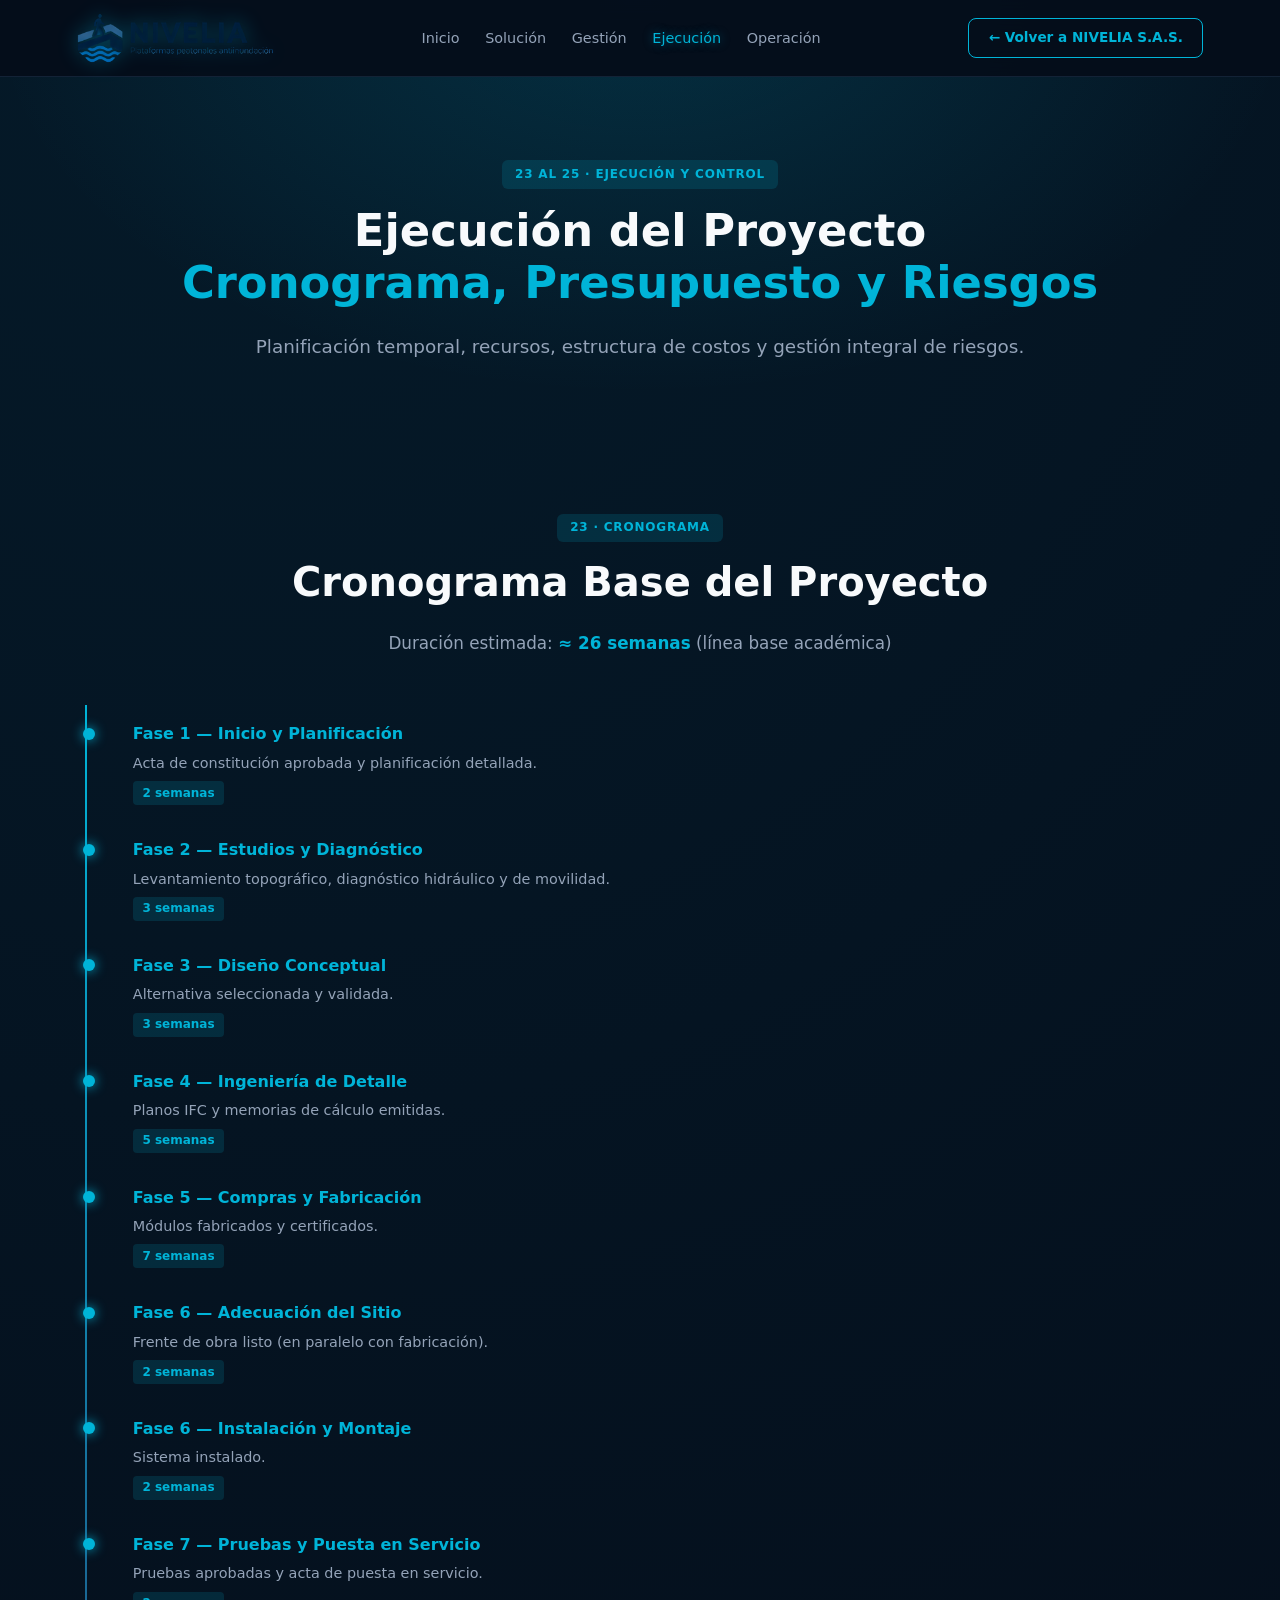
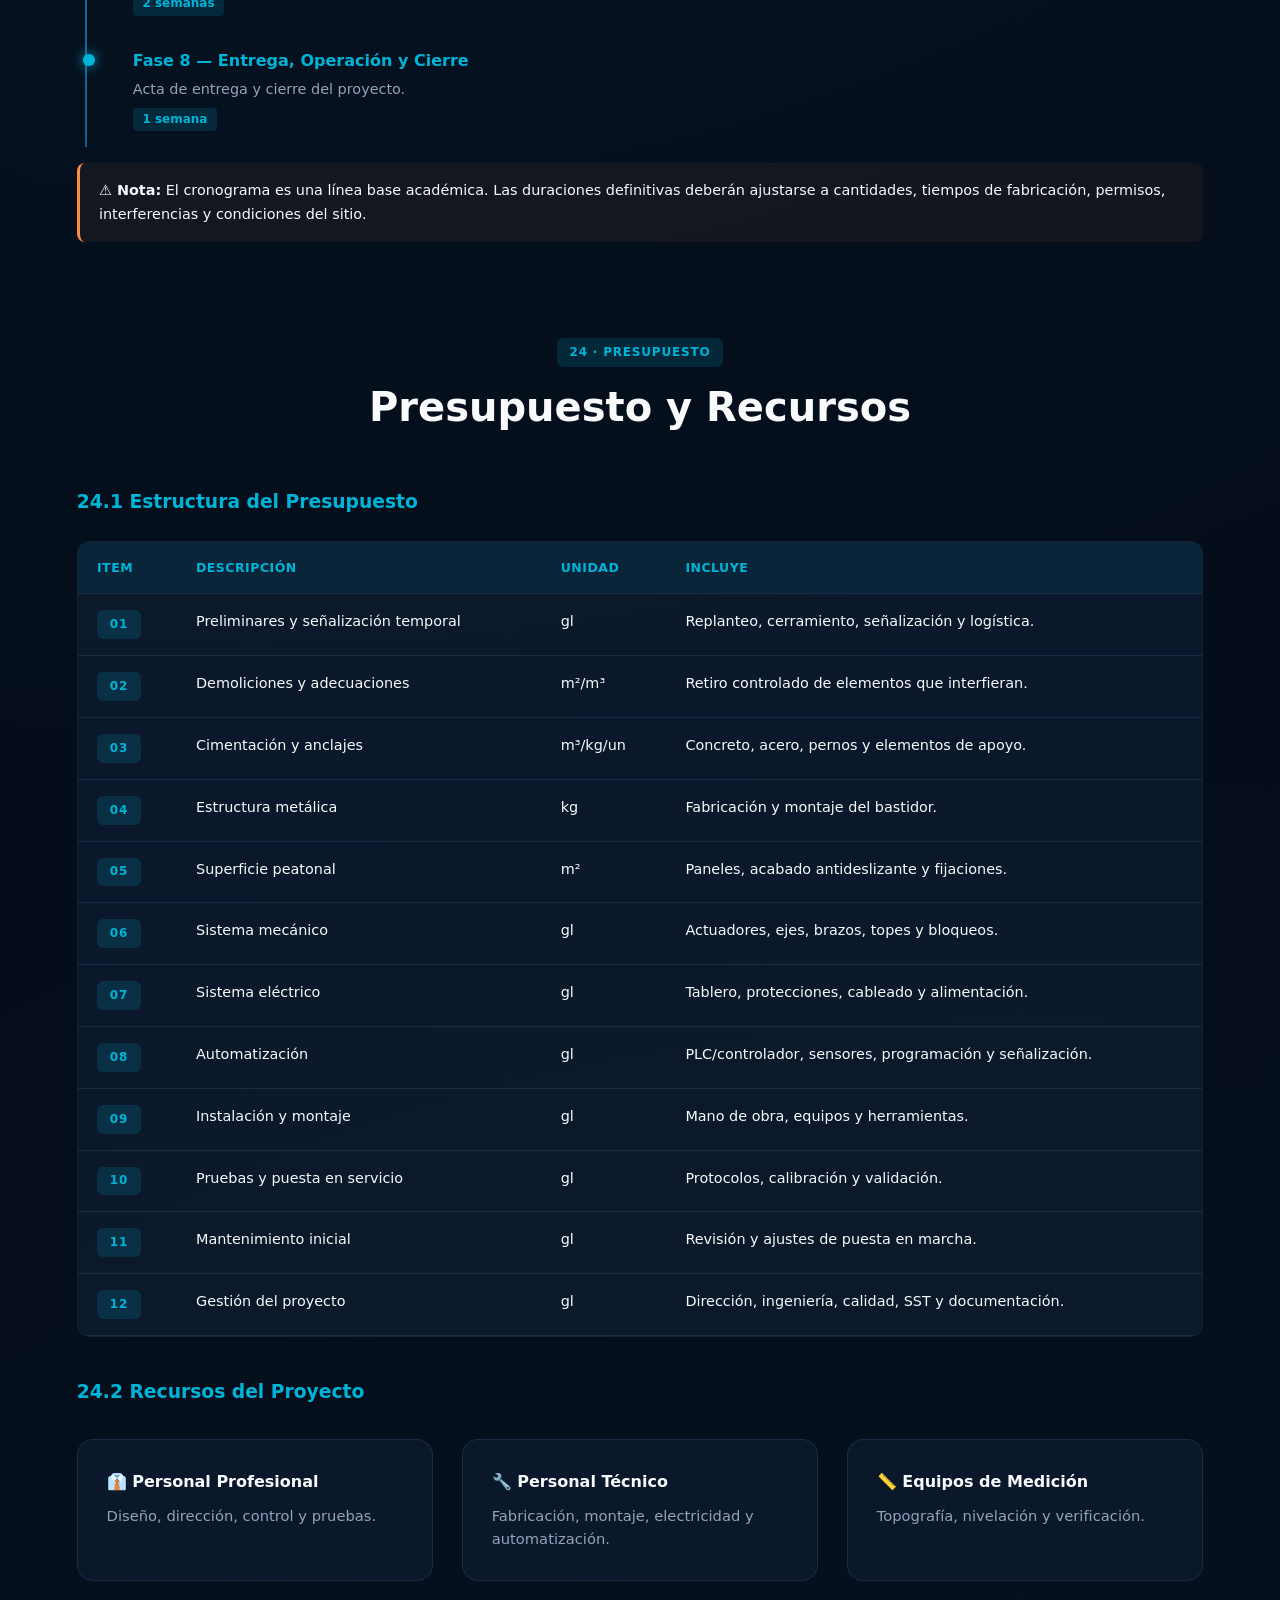
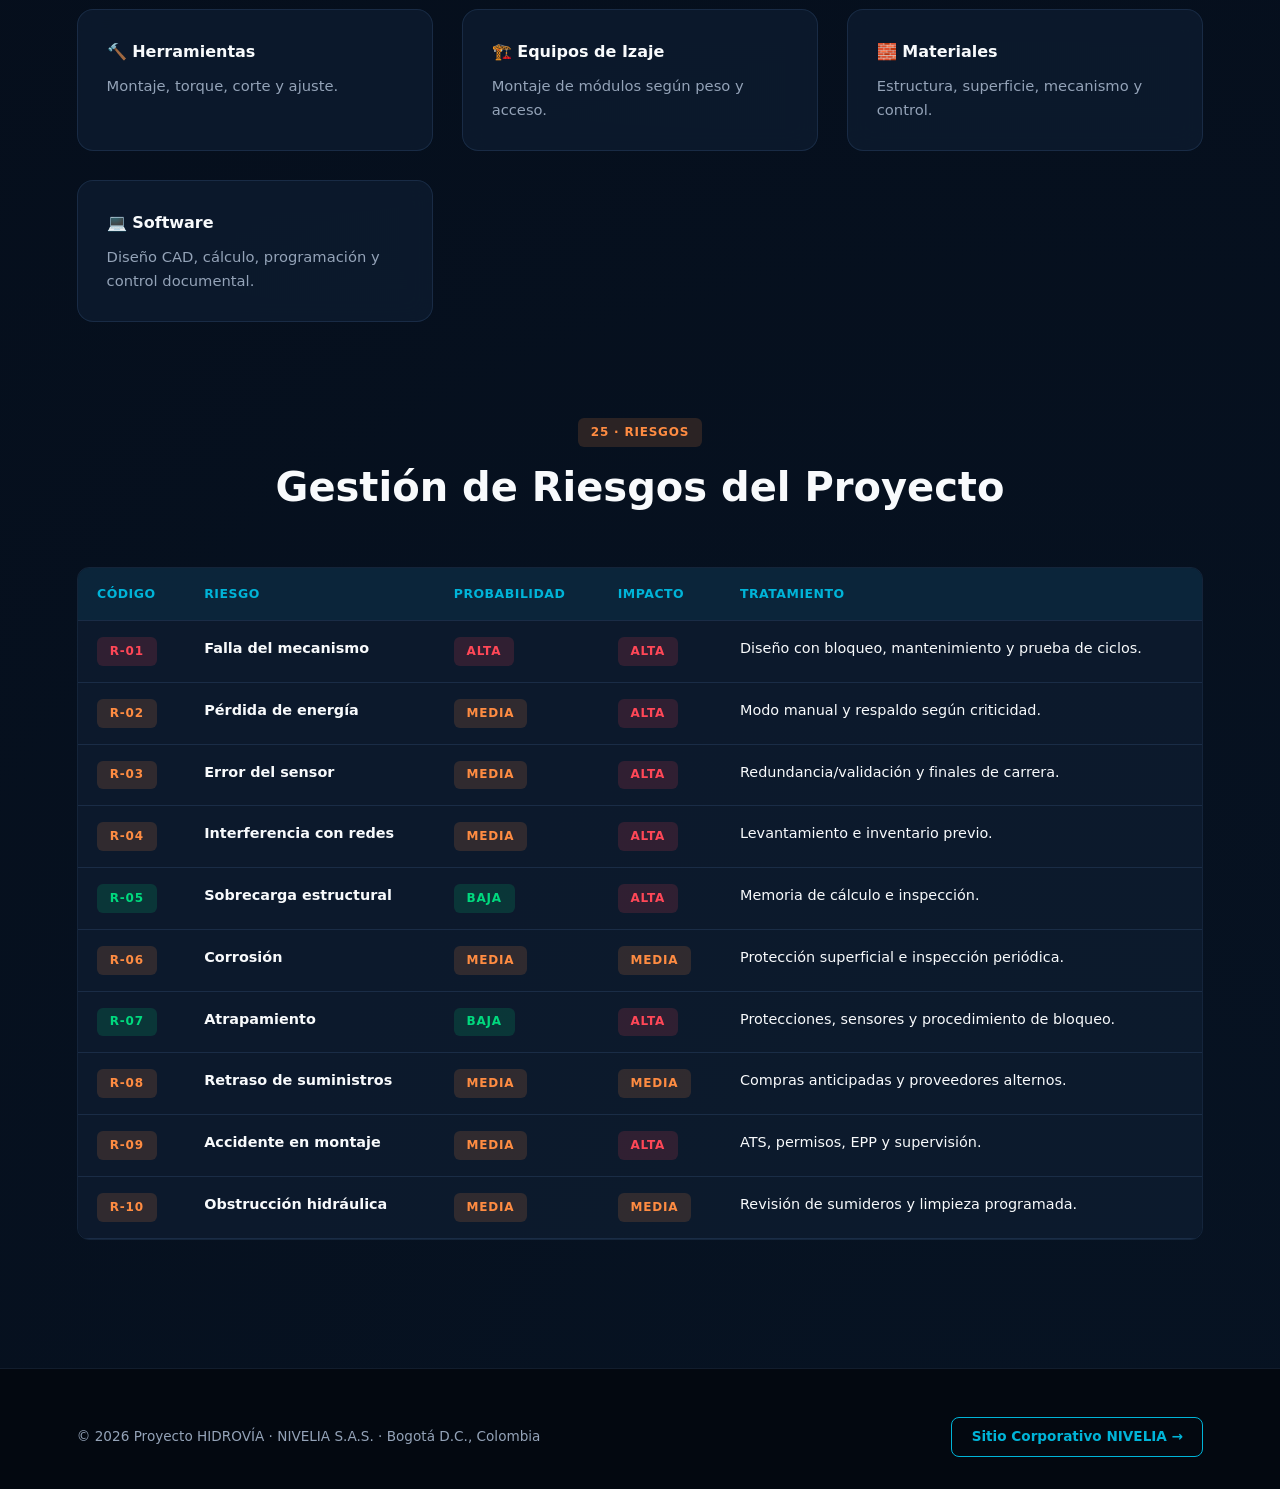
==== ejecucion.html @ 7f856476 "Se crearon las secciones del proyecto" ====
<!DOCTYPE html>
<html lang="es">
<head>
  <meta charset="UTF-8">
  <meta name="viewport" content="width=device-width, initial-scale=1.0">
  <title>Ejecución | Proyecto Hidrovía</title>
  <link rel="icon" type="image/png" href="assets/images/favicon.png">
  <link rel="stylesheet" href="css/style.css">
</head>
<body>

  <header class="navbar">
    <a href="index.html" class="logo-container">
      <img src="assets/images/logo-proyecto.png" alt="Proyecto Hidrovía" class="logo-img" onerror="this.style.display='none'">
    </a>
    <nav>
      <ul class="nav-links">
        <li><a href="index.html">Inicio</a></li>
        <li><a href="solucion.html">Solución</a></li>
        <li><a href="gestion.html">Gestión</a></li>
        <li><a href="ejecucion.html" class="active">Ejecución</a></li>
        <li><a href="operacion.html">Operación</a></li>
      </ul>
    </nav>
    <a href="https://nivelia.com" class="btn-corporate" target="_blank">← Volver a NIVELIA S.A.S.</a>
  </header>

  <section class="hero" style="padding: 10rem 6% 4rem;">
    <span class="badge badge-blue">23 al 25 · Ejecución y Control</span>
    <h1 style="font-size: 2.8rem;">Ejecución del Proyecto <span>Cronograma, Presupuesto y Riesgos</span></h1>
    <p class="subtitle">Planificación temporal, recursos, estructura de costos y gestión integral de riesgos.</p>
  </section>

  <!-- 23. CRONOGRAMA -->
  <section>
    <div class="section-header">
      <span class="badge badge-blue">23 · Cronograma</span>
      <h2>Cronograma Base del Proyecto</h2>
      <p>Duración estimada: <strong class="text-cyan">≈ 26 semanas</strong> (línea base académica)</p>
    </div>

    <div class="timeline">
      <div class="timeline-item">
        <h4>Fase 1 — Inicio y Planificación</h4>
        <p>Acta de constitución aprobada y planificación detallada.</p>
        <span class="duration">2 semanas</span>
      </div>
      <div class="timeline-item">
        <h4>Fase 2 — Estudios y Diagnóstico</h4>
        <p>Levantamiento topográfico, diagnóstico hidráulico y de movilidad.</p>
        <span class="duration">3 semanas</span>
      </div>
      <div class="timeline-item">
        <h4>Fase 3 — Diseño Conceptual</h4>
        <p>Alternativa seleccionada y validada.</p>
        <span class="duration">3 semanas</span>
      </div>
      <div class="timeline-item">
        <h4>Fase 4 — Ingeniería de Detalle</h4>
        <p>Planos IFC y memorias de cálculo emitidas.</p>
        <span class="duration">5 semanas</span>
      </div>
      <div class="timeline-item">
        <h4>Fase 5 — Compras y Fabricación</h4>
        <p>Módulos fabricados y certificados.</p>
        <span class="duration">7 semanas</span>
      </div>
      <div class="timeline-item">
        <h4>Fase 6 — Adecuación del Sitio</h4>
        <p>Frente de obra listo (en paralelo con fabricación).</p>
        <span class="duration">2 semanas</span>
      </div>
      <div class="timeline-item">
        <h4>Fase 6 — Instalación y Montaje</h4>
        <p>Sistema instalado.</p>
        <span class="duration">2 semanas</span>
      </div>
      <div class="timeline-item">
        <h4>Fase 7 — Pruebas y Puesta en Servicio</h4>
        <p>Pruebas aprobadas y acta de puesta en servicio.</p>
        <span class="duration">2 semanas</span>
      </div>
      <div class="timeline-item">
        <h4>Fase 8 — Entrega, Operación y Cierre</h4>
        <p>Acta de entrega y cierre del proyecto.</p>
        <span class="duration">1 semana</span>
      </div>
    </div>

    <div class="info-box warning mt-4">
      <strong>⚠️ Nota:</strong> El cronograma es una línea base académica. Las duraciones definitivas deberán ajustarse a cantidades, tiempos de fabricación, permisos, interferencias y condiciones del sitio.
    </div>
  </section>

  <!-- 24. PRESUPUESTO Y RECURSOS -->
  <section>
    <div class="section-header">
      <span class="badge badge-blue">24 · Presupuesto</span>
      <h2>Presupuesto y Recursos</h2>
    </div>

    <h3 style="color: var(--primary-cyan); margin-bottom: 1.5rem;">24.1 Estructura del Presupuesto</h3>
    <div class="table-responsive">
      <table>
        <thead><tr><th>Item</th><th>Descripción</th><th>Unidad</th><th>Incluye</th></tr></thead>
        <tbody>
          <tr><td><span class="badge badge-blue">01</span></td><td>Preliminares y señalización temporal</td><td>gl</td><td>Replanteo, cerramiento, señalización y logística.</td></tr>
          <tr><td><span class="badge badge-blue">02</span></td><td>Demoliciones y adecuaciones</td><td>m²/m³</td><td>Retiro controlado de elementos que interfieran.</td></tr>
          <tr><td><span class="badge badge-blue">03</span></td><td>Cimentación y anclajes</td><td>m³/kg/un</td><td>Concreto, acero, pernos y elementos de apoyo.</td></tr>
          <tr><td><span class="badge badge-blue">04</span></td><td>Estructura metálica</td><td>kg</td><td>Fabricación y montaje del bastidor.</td></tr>
          <tr><td><span class="badge badge-blue">05</span></td><td>Superficie peatonal</td><td>m²</td><td>Paneles, acabado antideslizante y fijaciones.</td></tr>
          <tr><td><span class="badge badge-blue">06</span></td><td>Sistema mecánico</td><td>gl</td><td>Actuadores, ejes, brazos, topes y bloqueos.</td></tr>
          <tr><td><span class="badge badge-blue">07</span></td><td>Sistema eléctrico</td><td>gl</td><td>Tablero, protecciones, cableado y alimentación.</td></tr>
          <tr><td><span class="badge badge-blue">08</span></td><td>Automatización</td><td>gl</td><td>PLC/controlador, sensores, programación y señalización.</td></tr>
          <tr><td><span class="badge badge-blue">09</span></td><td>Instalación y montaje</td><td>gl</td><td>Mano de obra, equipos y herramientas.</td></tr>
          <tr><td><span class="badge badge-blue">10</span></td><td>Pruebas y puesta en servicio</td><td>gl</td><td>Protocolos, calibración y validación.</td></tr>
          <tr><td><span class="badge badge-blue">11</span></td><td>Mantenimiento inicial</td><td>gl</td><td>Revisión y ajustes de puesta en marcha.</td></tr>
          <tr><td><span class="badge badge-blue">12</span></td><td>Gestión del proyecto</td><td>gl</td><td>Dirección, ingeniería, calidad, SST y documentación.</td></tr>
        </tbody>
      </table>
    </div>

    <h3 style="color: var(--primary-cyan); margin: 2.5rem 0 1.5rem;">24.2 Recursos del Proyecto</h3>
    <div class="grid-cards">
      <div class="card"><h4>👔 Personal Profesional</h4><p>Diseño, dirección, control y pruebas.</p></div>
      <div class="card"><h4>🔧 Personal Técnico</h4><p>Fabricación, montaje, electricidad y automatización.</p></div>
      <div class="card"><h4>📏 Equipos de Medición</h4><p>Topografía, nivelación y verificación.</p></div>
      <div class="card"><h4>🔨 Herramientas</h4><p>Montaje, torque, corte y ajuste.</p></div>
      <div class="card"><h4>🏗️ Equipos de Izaje</h4><p>Montaje de módulos según peso y acceso.</p></div>
      <div class="card"><h4>🧱 Materiales</h4><p>Estructura, superficie, mecanismo y control.</p></div>
      <div class="card"><h4>💻 Software</h4><p>Diseño CAD, cálculo, programación y control documental.</p></div>
    </div>
  </section>

  <!-- 25. GESTIÓN DE RIESGOS -->
  <section>
    <div class="section-header">
      <span class="badge badge-orange">25 · Riesgos</span>
      <h2>Gestión de Riesgos del Proyecto</h2>
    </div>

    <div class="table-responsive">
      <table>
        <thead>
          <tr><th>Código</th><th>Riesgo</th><th>Probabilidad</th><th>Impacto</th><th>Tratamiento</th></tr>
        </thead>
        <tbody>
          <tr><td><span class="badge badge-red">R-01</span></td><td><strong>Falla del mecanismo</strong></td><td><span class="badge badge-red">Alta</span></td><td><span class="badge badge-red">Alta</span></td><td>Diseño con bloqueo, mantenimiento y prueba de ciclos.</td></tr>
          <tr><td><span class="badge badge-orange">R-02</span></td><td><strong>Pérdida de energía</strong></td><td><span class="badge badge-orange">Media</span></td><td><span class="badge badge-red">Alta</span></td><td>Modo manual y respaldo según criticidad.</td></tr>
          <tr><td><span class="badge badge-orange">R-03</span></td><td><strong>Error del sensor</strong></td><td><span class="badge badge-orange">Media</span></td><td><span class="badge badge-red">Alta</span></td><td>Redundancia/validación y finales de carrera.</td></tr>
          <tr><td><span class="badge badge-orange">R-04</span></td><td><strong>Interferencia con redes</strong></td><td><span class="badge badge-orange">Media</span></td><td><span class="badge badge-red">Alta</span></td><td>Levantamiento e inventario previo.</td></tr>
          <tr><td><span class="badge badge-green">R-05</span></td><td><strong>Sobrecarga estructural</strong></td><td><span class="badge badge-green">Baja</span></td><td><span class="badge badge-red">Alta</span></td><td>Memoria de cálculo e inspección.</td></tr>
          <tr><td><span class="badge badge-orange">R-06</span></td><td><strong>Corrosión</strong></td><td><span class="badge badge-orange">Media</span></td><td><span class="badge badge-orange">Media</span></td><td>Protección superficial e inspección periódica.</td></tr>
          <tr><td><span class="badge badge-green">R-07</span></td><td><strong>Atrapamiento</strong></td><td><span class="badge badge-green">Baja</span></td><td><span class="badge badge-red">Alta</span></td><td>Protecciones, sensores y procedimiento de bloqueo.</td></tr>
          <tr><td><span class="badge badge-orange">R-08</span></td><td><strong>Retraso de suministros</strong></td><td><span class="badge badge-orange">Media</span></td><td><span class="badge badge-orange">Media</span></td><td>Compras anticipadas y proveedores alternos.</td></tr>
          <tr><td><span class="badge badge-orange">R-09</span></td><td><strong>Accidente en montaje</strong></td><td><span class="badge badge-orange">Media</span></td><td><span class="badge badge-red">Alta</span></td><td>ATS, permisos, EPP y supervisión.</td></tr>
          <tr><td><span class="badge badge-orange">R-10</span></td><td><strong>Obstrucción hidráulica</strong></td><td><span class="badge badge-orange">Media</span></td><td><span class="badge badge-orange">Media</span></td><td>Revisión de sumideros y limpieza programada.</td></tr>
        </tbody>
      </table>
    </div>
  </section>

  <footer>
    <div class="footer-content">
      <div class="footer-text">&copy; 2026 Proyecto HIDROVÍA · NIVELIA S.A.S. · Bogotá D.C., Colombia</div>
      <a href="https://nivelia.com" class="btn-corporate" target="_blank">Sitio Corporativo NIVELIA →</a>
    </div>
  </footer>

  <script src="js/main.js"></script>
</body>
</html>
---- css/style.css ----
/* ==========================================================================
   Proyecto HIDROVÍA - NIVELIA S.A.S.
   Sistema de Estilos - Plataformas Peatonales Antiinundación
   ========================================================================== */

:root {
  --bg-dark: #050d1a;
  --bg-card: rgba(14, 28, 48, 0.75);
  --bg-card-hover: rgba(20, 38, 64, 0.85);
  --bg-card-border: rgba(120, 180, 255, 0.12);
  --primary-blue: #0a1e3d;
  --primary-navy: #1e5b8a;
  --primary-cyan: #00b4d8;
  --primary-sky: #4a9fd4;
  --primary-water: #0077b6;
  --primary-accent: #00f2fe;
  --primary-orange: #ff8c42;
  --primary-green: #00d97e;
  --primary-red: #ff4757;
  --text-main: #f8fafc;
  --text-muted: #94a3b8;
  --font-family: 'Inter', system-ui, -apple-system, sans-serif;
  --transition: all 0.3s cubic-bezier(0.4, 0, 0.2, 1);
}

* { margin: 0; padding: 0; box-sizing: border-box; }

body {
  background-color: var(--bg-dark);
  background-image: radial-gradient(circle at 20% 0%, rgba(0, 180, 216, 0.08) 0%, transparent 50%),
                    radial-gradient(circle at 80% 100%, rgba(30, 91, 138, 0.08) 0%, transparent 50%);
  color: var(--text-main);
  font-family: var(--font-family);
  line-height: 1.6;
  overflow-x: hidden;
}

/* ============ NAVBAR ============ */
.navbar {
  position: fixed; top: 0; width: 100%;
  display: flex; justify-content: space-between; align-items: center;
  padding: 0.8rem 6%;
  background: rgba(5, 13, 26, 0.94);
  backdrop-filter: blur(16px);
  border-bottom: 1px solid var(--bg-card-border);
  z-index: 1000;
}

.logo-container { display: flex; align-items: center; gap: 12px; text-decoration: none; }
.logo-img { height: 50px; width: auto; object-fit: contain; filter: drop-shadow(0 0 10px rgba(0, 180, 216, 0.4)); }

.nav-links { display: flex; gap: 1.6rem; list-style: none; }
.nav-links a {
  color: var(--text-muted); text-decoration: none;
  font-weight: 500; font-size: 0.9rem; transition: var(--transition);
  padding: 0.4rem 0;
}
.nav-links a:hover, .nav-links a.active {
  color: var(--primary-cyan); text-shadow: 0 0 10px rgba(0, 180, 216, 0.5);
}

.btn-corporate {
  border: 1px solid var(--primary-cyan); color: var(--primary-cyan);
  padding: 0.5rem 1.2rem; border-radius: 8px;
  text-decoration: none; font-weight: 600; font-size: 0.85rem;
  transition: var(--transition); display: inline-flex; align-items: center; gap: 0.4rem;
  background: transparent; white-space: nowrap;
}
.btn-corporate:hover {
  background: rgba(0, 180, 216, 0.15);
  transform: translateY(-2px);
  box-shadow: 0 5px 20px rgba(0, 180, 216, 0.3);
}

/* ============ HERO ============ */
.hero {
  padding: 11rem 6% 5rem;
  text-align: center;
  position: relative;
  overflow: hidden;
}
.hero::before {
  content: '';
  position: absolute; top: 0; left: 50%; transform: translateX(-50%);
  width: 120%; height: 100%;
  background: radial-gradient(ellipse at top, rgba(0, 180, 216, 0.15) 0%, transparent 60%);
  pointer-events: none;
}
.hero h1 {
  font-size: 3.5rem; font-weight: 800;
  line-height: 1.15; margin: 1rem 0;
  position: relative; z-index: 1;
}
.hero h1 span { color: var(--primary-cyan); display: block; }
.hero .subtitle {
  font-size: 1.15rem; color: var(--text-muted);
  max-width: 850px; margin: 1.5rem auto 2.5rem;
  position: relative; z-index: 1;
}

/* ============ SECCIONES ============ */
section { padding: 3rem 6%; }
.section-header { text-align: center; margin-bottom: 3rem; }
.section-header h2 { font-size: 2.5rem; margin-top: 0.5rem; }
.section-header p {
  color: var(--text-muted); max-width: 800px;
  margin: 1rem auto 0; font-size: 1.05rem;
}

/* ============ BADGES ============ */
.badge {
  display: inline-block; padding: 0.3rem 0.8rem;
  border-radius: 6px; font-size: 0.75rem; font-weight: 700;
  text-transform: uppercase; letter-spacing: 0.8px;
}
.badge-blue { background: rgba(0, 180, 216, 0.15); color: var(--primary-cyan); }
.badge-navy { background: rgba(30, 91, 138, 0.25); color: var(--primary-sky); }
.badge-orange { background: rgba(255, 140, 66, 0.15); color: var(--primary-orange); }
.badge-green { background: rgba(0, 217, 126, 0.15); color: var(--primary-green); }
.badge-red { background: rgba(255, 71, 87, 0.15); color: var(--primary-red); }

/* ============ CARDS ============ */
.grid-cards {
  display: grid;
  grid-template-columns: repeat(auto-fit, minmax(300px, 1fr));
  gap: 1.8rem; margin-top: 2rem;
}
.card {
  background: var(--bg-card);
  border: 1px solid var(--bg-card-border);
  padding: 1.8rem; border-radius: 16px;
  backdrop-filter: blur(12px); transition: var(--transition);
}
.card:hover {
  border-color: rgba(0, 180, 216, 0.4);
  transform: translateY(-4px);
  background: var(--bg-card-hover);
  box-shadow: 0 12px 40px rgba(0, 0, 0, 0.4);
}
.card h3 { color: var(--primary-cyan); margin-bottom: 0.8rem; font-size: 1.2rem; }
.card h4 { color: var(--text-main); margin-bottom: 0.6rem; font-size: 1rem; }
.card p { color: var(--text-muted); font-size: 0.92rem; }

/* Card destacado */
.card-highlight {
  background: linear-gradient(135deg, rgba(0, 180, 216, 0.08) 0%, rgba(30, 91, 138, 0.08) 100%);
  border-left: 4px solid var(--primary-cyan);
}
.card-warning { border-left: 4px solid var(--primary-orange); }
.card-danger { border-left: 4px solid var(--primary-red); }
.card-success { border-left: 4px solid var(--primary-green); }

/* ============ LISTS ============ */
.list-check { list-style: none; padding: 0; }
.list-check li {
  padding: 0.5rem 0 0.5rem 1.8rem; position: relative;
  color: var(--text-muted); font-size: 0.92rem;
  border-bottom: 1px solid rgba(255,255,255,0.04);
}
.list-check li::before {
  content: '✓'; position: absolute; left: 0;
  color: var(--primary-cyan); font-weight: 700;
}
.list-arrow li::before { content: '▸'; }
.list-x li::before { content: '✕'; color: var(--primary-red); }

/* ============ TABLES ============ */
.table-responsive {
  overflow-x: auto; border-radius: 12px;
  border: 1px solid var(--bg-card-border); margin-top: 1.5rem;
}
table {
  width: 100%; border-collapse: collapse;
  background: var(--bg-card); font-size: 0.9rem;
}
th, td {
  padding: 1rem 1.2rem;
  border-bottom: 1px solid var(--bg-card-border);
  text-align: left; vertical-align: top;
}
th {
  background: rgba(0, 180, 216, 0.08);
  color: var(--primary-cyan); font-weight: 700;
  text-transform: uppercase; font-size: 0.78rem;
  letter-spacing: 0.5px; position: sticky; top: 0;
}
tr:hover { background: rgba(255, 255, 255, 0.02); }

/* ============ TABS ============ */
.tabs-container { margin: 2rem 0; }
.tabs-header {
  display: flex; gap: 0.6rem; overflow-x: auto;
  padding-bottom: 0.8rem; margin-bottom: 1.5rem;
  border-bottom: 1px solid var(--bg-card-border);
  scrollbar-width: thin;
}
.tab-btn {
  background: rgba(255, 255, 255, 0.03);
  border: 1px solid var(--bg-card-border);
  color: var(--text-muted); padding: 0.7rem 1.3rem;
  border-radius: 8px; cursor: pointer; font-weight: 600;
  white-space: nowrap; transition: var(--transition);
  font-size: 0.85rem;
}
.tab-btn:hover, .tab-btn.active {
  background: rgba(0, 180, 216, 0.15);
  border-color: var(--primary-cyan); color: var(--primary-cyan);
}
.tab-content { display: none; animation: fadeIn 0.4s ease-in-out; }
.tab-content.active { display: block; }

@keyframes fadeIn {
  from { opacity: 0; transform: translateY(10px); }
  to { opacity: 1; transform: translateY(0); }
}

/* ============ ACCORDION ============ */
.accordion-item {
  background: var(--bg-card);
  border: 1px solid var(--bg-card-border);
  border-radius: 12px; margin-bottom: 1rem;
  overflow: hidden; transition: var(--transition);
}
.accordion-header {
  padding: 1.1rem 1.6rem; display: flex;
  justify-content: space-between; align-items: center;
  cursor: pointer; font-weight: 700; color: var(--text-main);
  background: rgba(255, 255, 255, 0.02);
  font-size: 0.95rem;
}
.accordion-header:hover { background: rgba(0, 180, 216, 0.06); }
.accordion-content {
  max-height: 0; overflow: hidden;
  transition: max-height 0.4s ease-out, padding 0.3s ease;
  padding: 0 1.6rem; background: rgba(0, 0, 0, 0.25);
}
.accordion-item.active .accordion-content { padding: 1.3rem 1.6rem; max-height: 3000px; }
.accordion-icon { transition: transform 0.3s ease; color: var(--primary-cyan); }
.accordion-item.active .accordion-icon { transform: rotate(180deg); }

/* ============ TIMELINE (Cronograma) ============ */
.timeline {
  position: relative; padding-left: 2rem; margin-top: 2rem;
}
.timeline::before {
  content: ''; position: absolute; left: 8px; top: 0; bottom: 0;
  width: 2px; background: linear-gradient(180deg, var(--primary-cyan), var(--primary-navy));
}
.timeline-item { position: relative; padding: 1rem 0 1rem 1.5rem; }
.timeline-item::before {
  content: ''; position: absolute; left: -1.6rem; top: 1.4rem;
  width: 12px; height: 12px; border-radius: 50%;
  background: var(--primary-cyan);
  box-shadow: 0 0 12px var(--primary-cyan);
}
.timeline-item h4 { color: var(--primary-cyan); margin-bottom: 0.3rem; font-size: 1rem; }
.timeline-item p { color: var(--text-muted); font-size: 0.9rem; }
.timeline-item .duration {
  display: inline-block; background: rgba(0, 180, 216, 0.15);
  color: var(--primary-cyan); padding: 0.15rem 0.6rem;
  border-radius: 4px; font-size: 0.75rem; font-weight: 700;
  margin-top: 0.4rem;
}

/* ============ WBS TREE ============ */
.wbs-container { margin-top: 2rem; }
.wbs-level-1, .wbs-level-2 {
  background: var(--bg-card);
  border: 1px solid var(--bg-card-border);
  border-radius: 12px; margin-bottom: 1rem;
  overflow: hidden;
}
.wbs-toggle {
  padding: 1rem 1.4rem; display: flex;
  justify-content: space-between; align-items: center;
  cursor: pointer; font-weight: 700;
  background: rgba(0, 180, 216, 0.05);
  transition: var(--transition);
}
.wbs-toggle:hover { background: rgba(0, 180, 216, 0.12); }
.wbs-toggle .code {
  color: var(--primary-cyan); font-family: 'Courier New', monospace;
  margin-right: 0.8rem; font-weight: 800;
}
.wbs-children {
  max-height: 0; overflow: hidden;
  transition: max-height 0.4s ease-out;
  padding: 0 1.4rem;
}
.wbs-level-1.active .wbs-children { max-height: 2000px; padding: 1rem 1.4rem; }
.wbs-item {
  padding: 0.6rem 0; color: var(--text-muted);
  font-size: 0.9rem; border-bottom: 1px dashed rgba(255,255,255,0.05);
  display: flex; align-items: flex-start; gap: 0.8rem;
}
.wbs-item .wbs-code {
  color: var(--primary-sky); font-family: 'Courier New', monospace;
  font-weight: 700; min-width: 50px;
}

/* ============ KPI CARDS ============ */
.kpi-grid {
  display: grid;
  grid-template-columns: repeat(auto-fit, minmax(240px, 1fr));
  gap: 1.5rem; margin-top: 2rem;
}
.kpi-card {
  background: var(--bg-card);
  border: 1px solid var(--bg-card-border);
  padding: 1.5rem; border-radius: 12px;
  transition: var(--transition);
}
.kpi-card:hover { border-color: var(--primary-cyan); transform: translateY(-3px); }
.kpi-label { font-size: 0.78rem; color: var(--text-muted); text-transform: uppercase; letter-spacing: 1px; }
.kpi-value { font-size: 1.05rem; font-weight: 700; color: var(--primary-cyan); margin: 0.5rem 0 1rem; }
.kpi-target {
  font-size: 1.6rem; font-weight: 800; color: var(--primary-cyan);
  display: inline-block; margin-bottom: 0.5rem;
}
.kpi-desc { font-size: 0.82rem; color: var(--text-muted); }
.kpi-bar {
  width: 100%; height: 6px; background: rgba(255,255,255,0.05);
  border-radius: 3px; overflow: hidden; margin-top: 0.8rem;
}
.kpi-bar-fill {
  height: 100%; border-radius: 3px;
  background: linear-gradient(90deg, var(--primary-cyan), var(--primary-navy));
}

/* ============ RACI MATRIX ============ */
.raci-legend {
  display: flex; flex-wrap: wrap; gap: 1.5rem;
  margin-bottom: 1.5rem; padding: 1rem;
  background: var(--bg-card); border-radius: 10px;
  border: 1px solid var(--bg-card-border);
}
.raci-legend-item { display: flex; align-items: center; gap: 0.5rem; font-size: 0.85rem; color: var(--text-muted); }
.raci-badge {
  display: inline-flex; align-items: center; justify-content: center;
  width: 28px; height: 28px; border-radius: 6px;
  font-weight: 800; font-size: 0.85rem;
}
.raci-R { background: rgba(0, 217, 126, 0.2); color: var(--primary-green); }
.raci-A { background: rgba(255, 140, 66, 0.2); color: var(--primary-orange); }
.raci-C { background: rgba(0, 180, 216, 0.2); color: var(--primary-cyan); }
.raci-I { background: rgba(148, 163, 184, 0.2); color: var(--text-muted); }

/* ============ PERFILES / CARGO MODAL ============ */
.modal-overlay {
  display: none; position: fixed; top: 0; left: 0;
  width: 100%; height: 100%;
  background: rgba(0, 0, 0, 0.88);
  backdrop-filter: blur(8px);
  z-index: 2000; justify-content: center; align-items: center;
  padding: 2rem; overflow-y: auto;
}
.modal-overlay.active { display: flex; }
.modal-content {
  background: #0a1525;
  border: 1px solid var(--primary-cyan);
  border-radius: 16px; max-width: 900px; width: 100%;
  max-height: 90vh; overflow-y: auto;
  padding: 2.5rem; position: relative;
  box-shadow: 0 20px 60px rgba(0, 180, 216, 0.2);
}
.modal-close {
  position: absolute; top: 1rem; right: 1.5rem;
  background: transparent; border: none;
  color: var(--text-muted); font-size: 2rem;
  cursor: pointer; transition: var(--transition);
}
.modal-close:hover { color: var(--primary-orange); transform: rotate(90deg); }

/* ============ DIAGRAM VIEWER ============ */
.diagram-viewer {
  background: var(--bg-card);
  border: 1px solid var(--bg-card-border);
  border-radius: 16px; padding: 1.5rem;
  text-align: center; margin: 2rem 0;
}
.diagram-img {
  max-width: 100%; height: auto; border-radius: 12px;
  border: 1px solid var(--bg-card-border);
  box-shadow: 0 12px 40px rgba(0, 0, 0, 0.5);
}
.img-fallback {
  padding: 4rem 2rem;
  background: linear-gradient(135deg, rgba(0, 180, 216, 0.05), rgba(30, 91, 138, 0.05));
  border: 2px dashed var(--bg-card-border);
  border-radius: 12px; color: var(--text-muted);
  font-size: 0.9rem;
}

/* ============ BUTTONS ============ */
.btn-primary {
  background: linear-gradient(135deg, var(--primary-cyan), var(--primary-navy));
  color: #fff; padding: 0.8rem 1.8rem; border-radius: 8px;
  text-decoration: none; font-weight: 600; border: none; cursor: pointer;
  transition: var(--transition); display: inline-flex; align-items: center;
  justify-content: center; gap: 0.5rem;
}
.btn-primary:hover { transform: translateY(-2px); box-shadow: 0 8px 25px rgba(0, 180, 216, 0.4); }
.btn-secondary {
  border: 1px solid var(--primary-cyan); color: var(--primary-cyan);
  padding: 0.8rem 1.8rem; border-radius: 8px; text-decoration: none;
  font-weight: 600; transition: var(--transition);
  display: inline-flex; align-items: center; justify-content: center;
  background: transparent; cursor: pointer;
}
.btn-secondary:hover { background: rgba(0, 180, 216, 0.1); transform: translateY(-2px); }
.btn-small { padding: 0.5rem 1rem; font-size: 0.85rem; }

/* ============ FOOTER ============ */
footer {
  background: #030810;
  border-top: 1px solid var(--bg-card-border);
  padding: 3rem 6% 2rem;
  margin-top: 5rem;
}
.footer-content {
  display: flex; justify-content: space-between;
  align-items: center; flex-wrap: wrap; gap: 1.5rem;
}
.footer-text { color: var(--text-muted); font-size: 0.85rem; }

/* ============ UTILIDADES ============ */
.text-center { text-align: center; }
.mb-2 { margin-bottom: 1rem; }
.mb-4 { margin-bottom: 2rem; }
.mt-2 { margin-top: 1rem; }
.mt-4 { margin-top: 2rem; }
.text-cyan { color: var(--primary-cyan); }
.text-orange { color: var(--primary-orange); }
.text-muted { color: var(--text-muted); }
.flex-between { display: flex; justify-content: space-between; align-items: center; }

/* Info Box */
.info-box {
  padding: 1rem 1.2rem; border-radius: 8px;
  margin-top: 1rem; font-size: 0.9rem;
  background: rgba(0, 180, 216, 0.06);
  border-left: 3px solid var(--primary-cyan);
}
.info-box.warning { background: rgba(255, 140, 66, 0.06); border-left-color: var(--primary-orange); }
.info-box.danger { background: rgba(255, 71, 87, 0.06); border-left-color: var(--primary-red); }
.info-box.success { background: rgba(0, 217, 126, 0.06); border-left-color: var(--primary-green); }

/* ============ RESPONSIVE ============ */
@media (max-width: 968px) {
  .nav-links { display: none; }
  .navbar { padding: 0.8rem 4%; }
  .logo-img { height: 40px; }
  .hero { padding: 8rem 5% 4rem; }
  .hero h1 { font-size: 2.3rem; }
  section { padding: 2.5rem 5%; }
  .section-header h2 { font-size: 1.8rem; }
  .footer-content { flex-direction: column; text-align: center; }
}
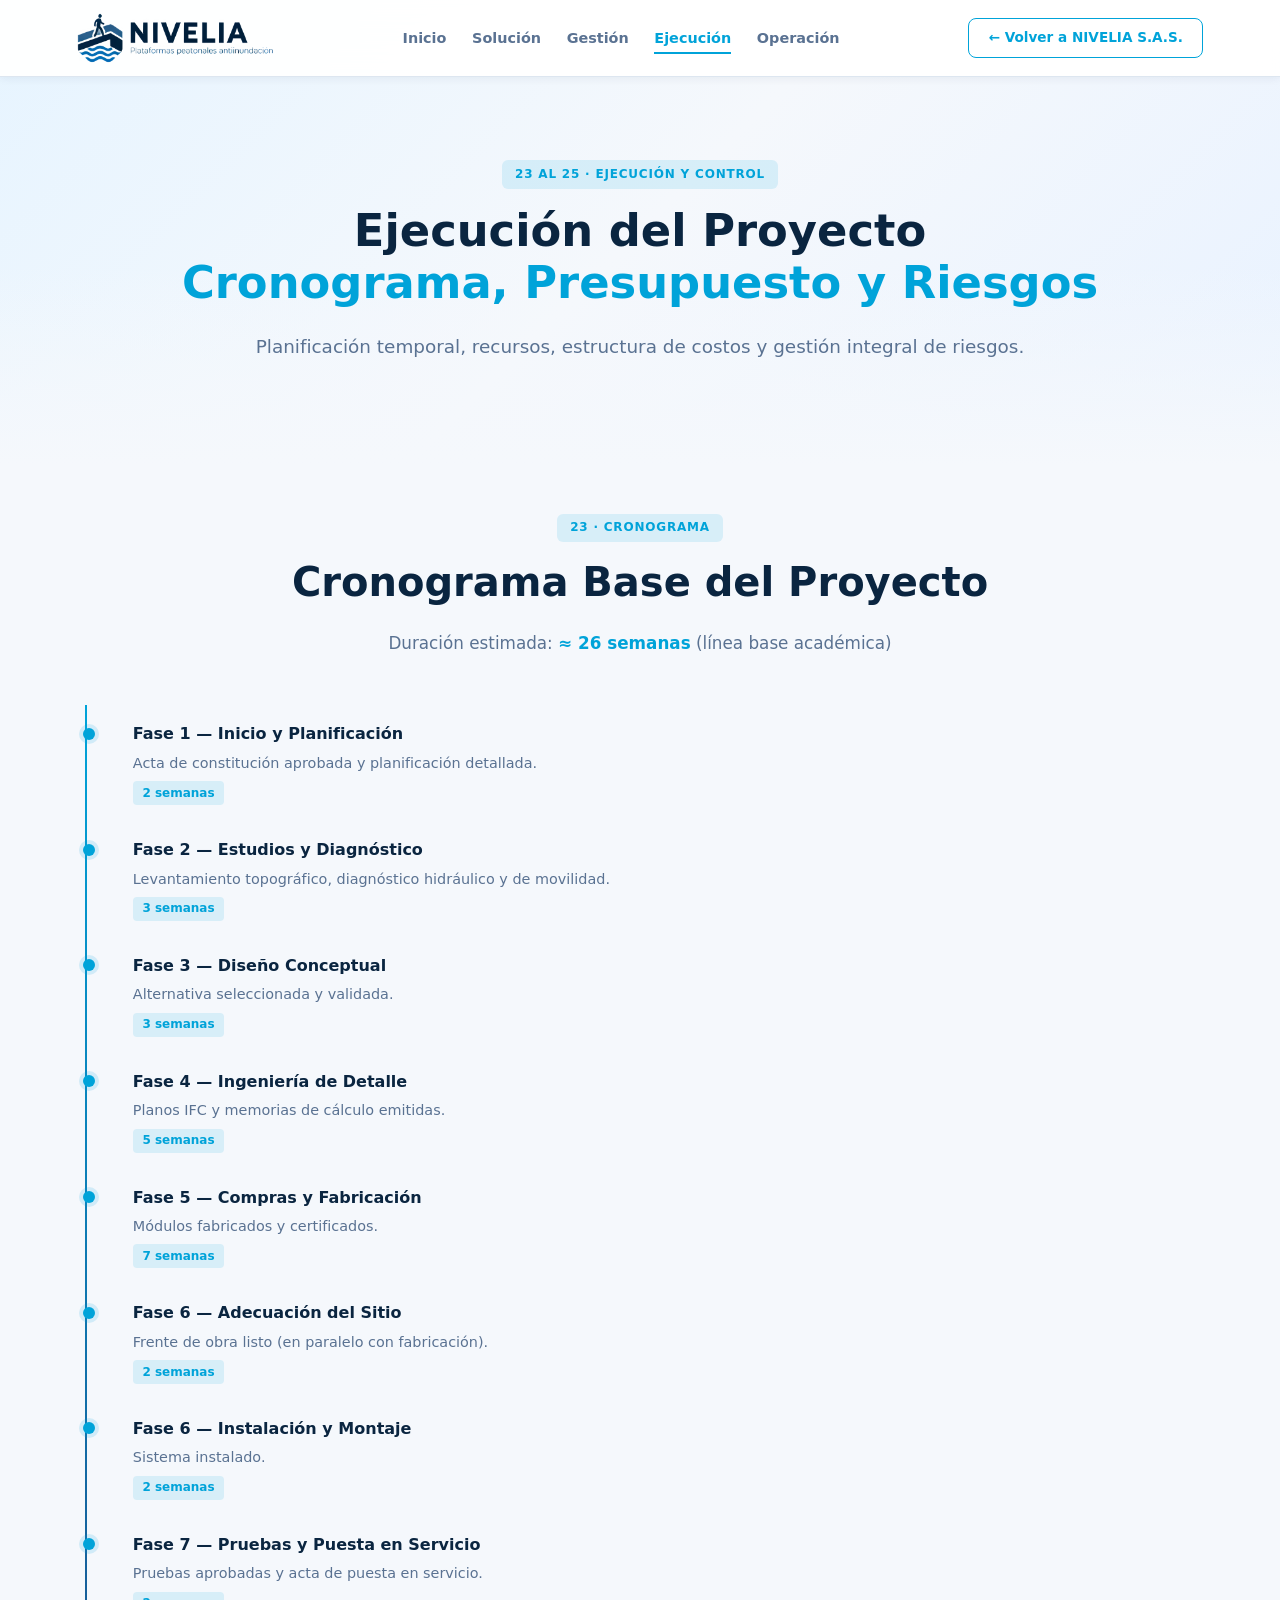
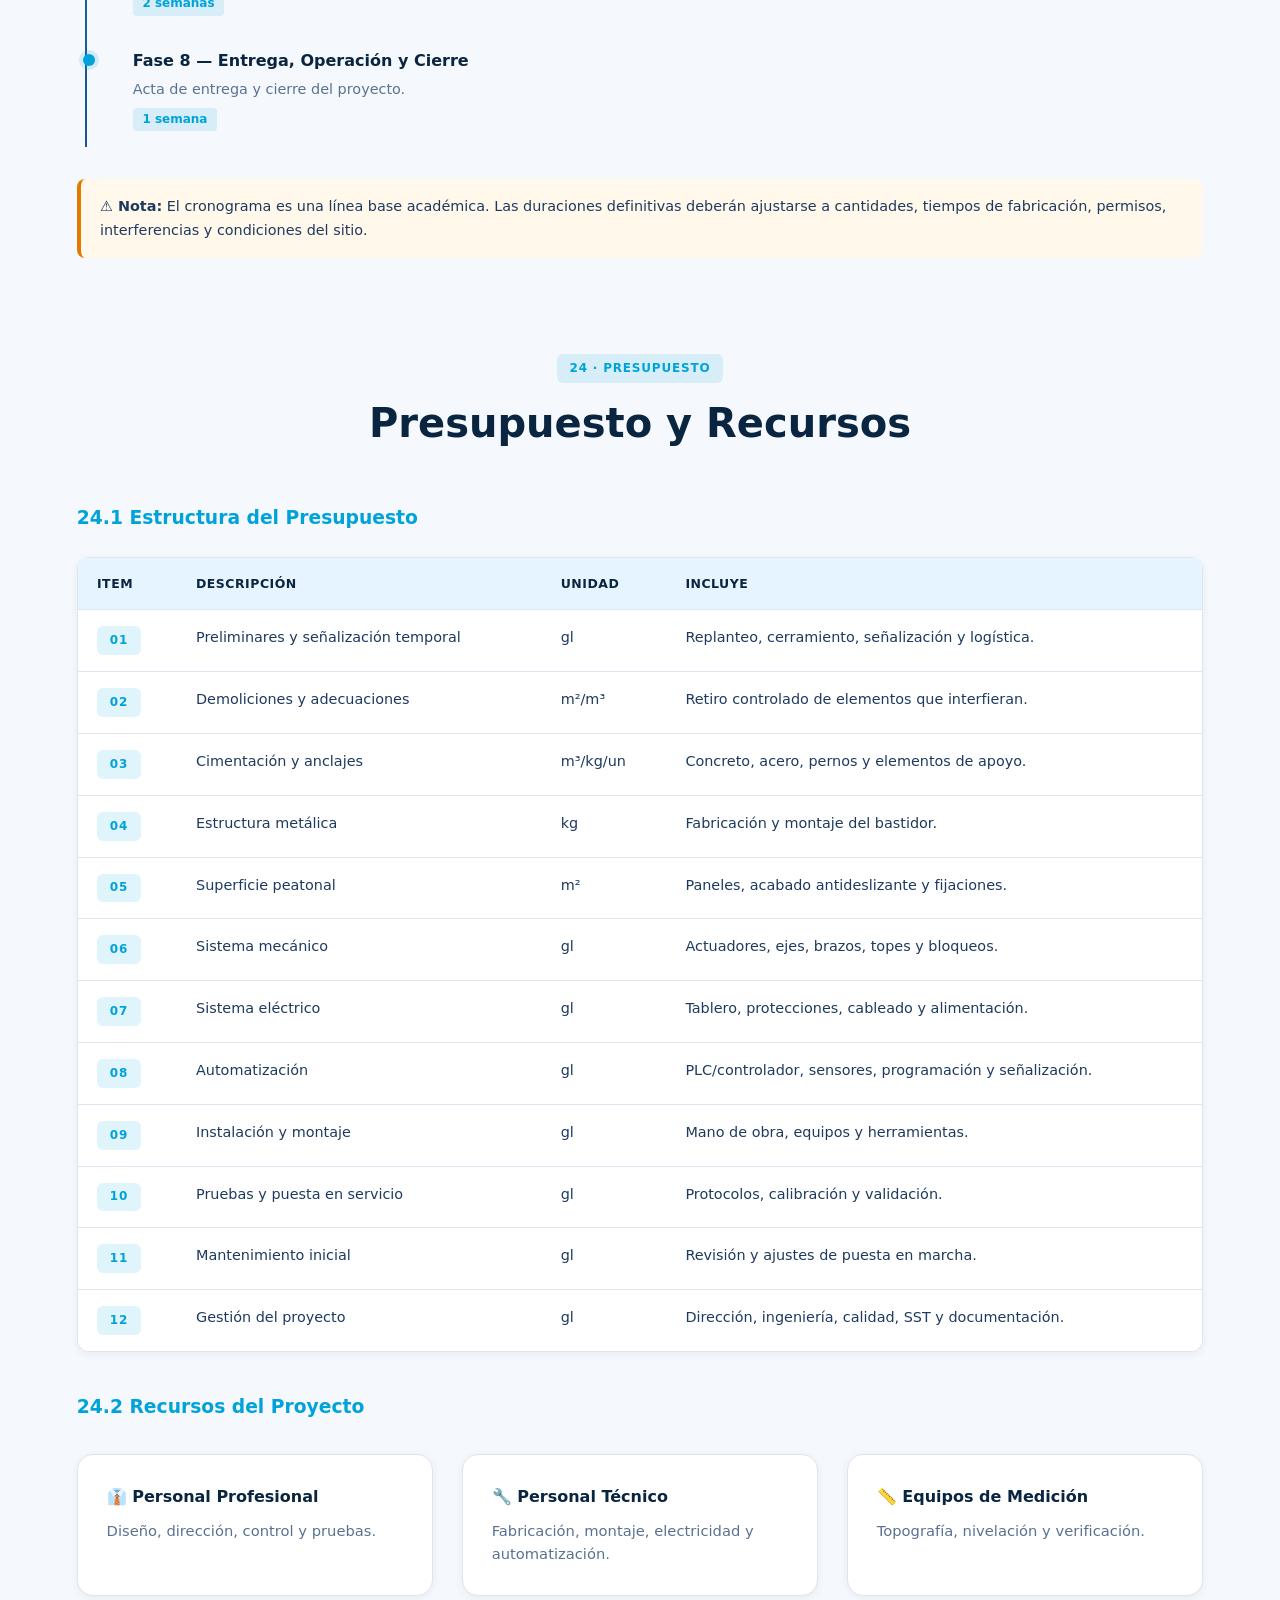
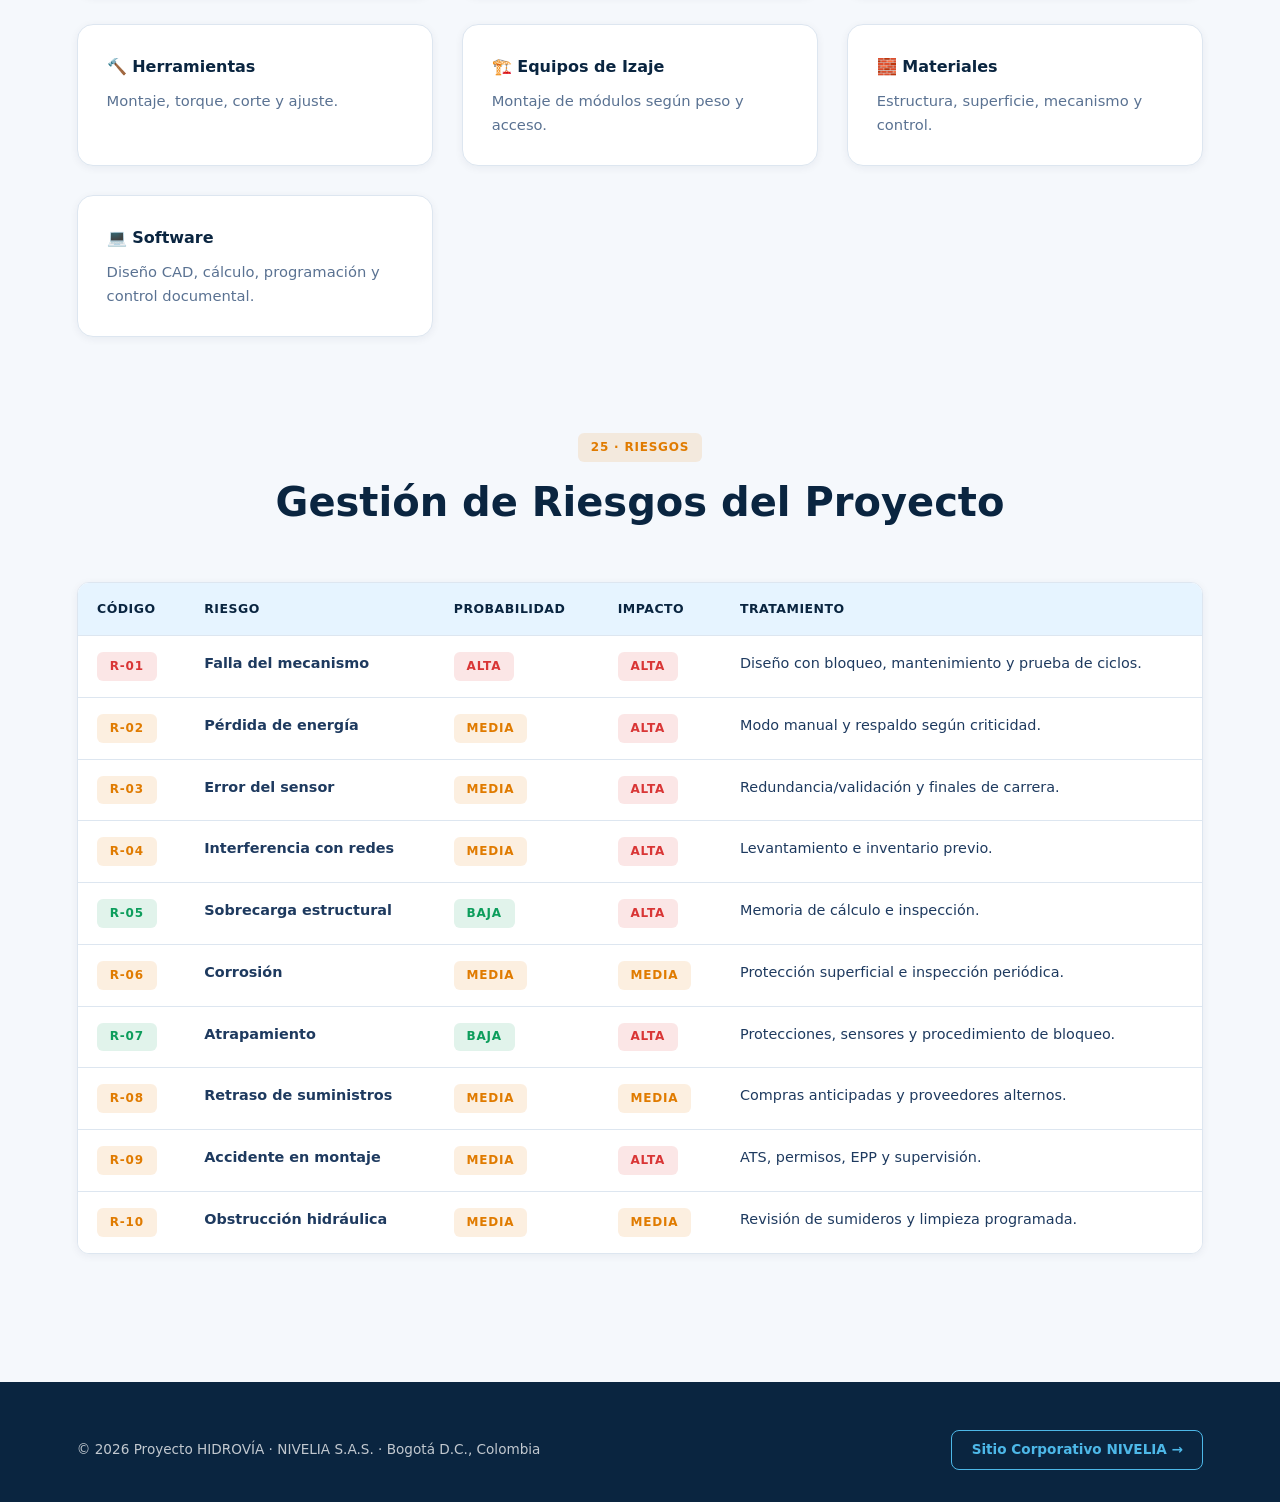
==== commit 95ef79c2: "Se modifico la URL a la web empresarial" ====
--- a/ejecucion.html
+++ b/ejecucion.html
@@ -22,7 +22,7 @@
         <li><a href="operacion.html">Operación</a></li>
       </ul>
     </nav>
-    <a href="https://nivelia.com" class="btn-corporate" target="_blank">← Volver a NIVELIA S.A.S.</a>
+    <a href="https://nivelia-web-testing.vercel.app/index.html" class="btn-corporate" target="_blank">← Volver a NIVELIA S.A.S.</a>
   </header>
 
   <section class="hero" style="padding: 10rem 6% 4rem;">
@@ -163,7 +163,7 @@
   <footer>
     <div class="footer-content">
       <div class="footer-text">&copy; 2026 Proyecto HIDROVÍA · NIVELIA S.A.S. · Bogotá D.C., Colombia</div>
-      <a href="https://nivelia.com" class="btn-corporate" target="_blank">Sitio Corporativo NIVELIA →</a>
+      <a href="https://nivelia-web-testing.vercel.app/index.html" class="btn-corporate" target="_blank">Sitio Corporativo NIVELIA →</a>
     </div>
   </footer>
 
--- a/css/style.css
+++ b/css/style.css
@@ -1,24 +1,42 @@
 /* ==========================================================================
    Proyecto HIDROVÍA - NIVELIA S.A.S.
-   Sistema de Estilos - Plataformas Peatonales Antiinundación
+   Sistema de Estilos CLARO MODERNO - Plataformas Peatonales Antiinundación
    ========================================================================== */
 
 :root {
-  --bg-dark: #050d1a;
-  --bg-card: rgba(14, 28, 48, 0.75);
-  --bg-card-hover: rgba(20, 38, 64, 0.85);
-  --bg-card-border: rgba(120, 180, 255, 0.12);
-  --primary-blue: #0a1e3d;
-  --primary-navy: #1e5b8a;
-  --primary-cyan: #00b4d8;
-  --primary-sky: #4a9fd4;
-  --primary-water: #0077b6;
-  --primary-accent: #00f2fe;
-  --primary-orange: #ff8c42;
-  --primary-green: #00d97e;
-  --primary-red: #ff4757;
-  --text-main: #f8fafc;
-  --text-muted: #94a3b8;
+  /* Fondos claros */
+  --bg-main: #f5f8fc;
+  --bg-card: #ffffff;
+  --bg-card-alt: #eef4fa;
+  --bg-hero: linear-gradient(135deg, #e6f4ff 0%, #f5f8fc 50%, #e8f2ff 100%);
+  
+  /* Colores principales (del logo) */
+  --primary-navy: #0a2540;
+  --primary-blue: #1a5490;
+  --primary-cyan: #00a3d9;
+  --primary-sky: #4db8e8;
+  --primary-accent: #0077b6;
+  --primary-water: #0099cc;
+  
+  /* Estados */
+  --primary-orange: #e07b00;
+  --primary-green: #0d9d5c;
+  --primary-red: #d93636;
+  
+  /* Texto */
+  --text-dark: #0a2540;
+  --text-main: #1e3a5f;
+  --text-muted: #5a7292;
+  --text-light: #8ba0b8;
+  
+  /* Bordes y sombras */
+  --border-light: #dde6f0;
+  --border-medium: #c5d5e5;
+  --shadow-sm: 0 2px 8px rgba(10, 37, 64, 0.06);
+  --shadow-md: 0 8px 24px rgba(10, 37, 64, 0.08);
+  --shadow-lg: 0 16px 48px rgba(10, 37, 64, 0.12);
+  --shadow-cyan: 0 8px 24px rgba(0, 163, 217, 0.25);
+  
   --font-family: 'Inter', system-ui, -apple-system, sans-serif;
   --transition: all 0.3s cubic-bezier(0.4, 0, 0.2, 1);
 }
@@ -26,9 +44,7 @@
 * { margin: 0; padding: 0; box-sizing: border-box; }
 
 body {
-  background-color: var(--bg-dark);
-  background-image: radial-gradient(circle at 20% 0%, rgba(0, 180, 216, 0.08) 0%, transparent 50%),
-                    radial-gradient(circle at 80% 100%, rgba(30, 91, 138, 0.08) 0%, transparent 50%);
+  background: var(--bg-main);
   color: var(--text-main);
   font-family: var(--font-family);
   line-height: 1.6;
@@ -40,55 +56,59 @@
   position: fixed; top: 0; width: 100%;
   display: flex; justify-content: space-between; align-items: center;
   padding: 0.8rem 6%;
-  background: rgba(5, 13, 26, 0.94);
+  background: rgba(255, 255, 255, 0.95);
   backdrop-filter: blur(16px);
-  border-bottom: 1px solid var(--bg-card-border);
+  border-bottom: 1px solid var(--border-light);
+  box-shadow: var(--shadow-sm);
   z-index: 1000;
 }
 
 .logo-container { display: flex; align-items: center; gap: 12px; text-decoration: none; }
-.logo-img { height: 50px; width: auto; object-fit: contain; filter: drop-shadow(0 0 10px rgba(0, 180, 216, 0.4)); }
+.logo-img { height: 50px; width: auto; object-fit: contain; }
 
 .nav-links { display: flex; gap: 1.6rem; list-style: none; }
 .nav-links a {
   color: var(--text-muted); text-decoration: none;
-  font-weight: 500; font-size: 0.9rem; transition: var(--transition);
+  font-weight: 600; font-size: 0.9rem; transition: var(--transition);
   padding: 0.4rem 0;
 }
 .nav-links a:hover, .nav-links a.active {
-  color: var(--primary-cyan); text-shadow: 0 0 10px rgba(0, 180, 216, 0.5);
+  color: var(--primary-cyan);
+}
+.nav-links a.active {
+  border-bottom: 2px solid var(--primary-cyan);
 }
 
 .btn-corporate {
-  border: 1px solid var(--primary-cyan); color: var(--primary-cyan);
+  border: 1.5px solid var(--primary-cyan); color: var(--primary-cyan);
   padding: 0.5rem 1.2rem; border-radius: 8px;
   text-decoration: none; font-weight: 600; font-size: 0.85rem;
   transition: var(--transition); display: inline-flex; align-items: center; gap: 0.4rem;
   background: transparent; white-space: nowrap;
 }
 .btn-corporate:hover {
-  background: rgba(0, 180, 216, 0.15);
+  background: var(--primary-cyan); color: #fff;
   transform: translateY(-2px);
-  box-shadow: 0 5px 20px rgba(0, 180, 216, 0.3);
+  box-shadow: var(--shadow-cyan);
 }
 
 /* ============ HERO ============ */
 .hero {
   padding: 11rem 6% 5rem;
   text-align: center;
-  position: relative;
-  overflow: hidden;
+  background: var(--bg-hero);
+  position: relative; overflow: hidden;
 }
 .hero::before {
   content: '';
-  position: absolute; top: 0; left: 50%; transform: translateX(-50%);
-  width: 120%; height: 100%;
-  background: radial-gradient(ellipse at top, rgba(0, 180, 216, 0.15) 0%, transparent 60%);
+  position: absolute; bottom: 0; left: 0; right: 0; height: 200px;
+  background: linear-gradient(to top, var(--bg-main), transparent);
   pointer-events: none;
 }
 .hero h1 {
   font-size: 3.5rem; font-weight: 800;
   line-height: 1.15; margin: 1rem 0;
+  color: var(--primary-navy);
   position: relative; z-index: 1;
 }
 .hero h1 span { color: var(--primary-cyan); display: block; }
@@ -101,7 +121,10 @@
 /* ============ SECCIONES ============ */
 section { padding: 3rem 6%; }
 .section-header { text-align: center; margin-bottom: 3rem; }
-.section-header h2 { font-size: 2.5rem; margin-top: 0.5rem; }
+.section-header h2 {
+  font-size: 2.5rem; margin-top: 0.5rem;
+  color: var(--primary-navy);
+}
 .section-header p {
   color: var(--text-muted); max-width: 800px;
   margin: 1rem auto 0; font-size: 1.05rem;
@@ -113,11 +136,11 @@
   border-radius: 6px; font-size: 0.75rem; font-weight: 700;
   text-transform: uppercase; letter-spacing: 0.8px;
 }
-.badge-blue { background: rgba(0, 180, 216, 0.15); color: var(--primary-cyan); }
-.badge-navy { background: rgba(30, 91, 138, 0.25); color: var(--primary-sky); }
-.badge-orange { background: rgba(255, 140, 66, 0.15); color: var(--primary-orange); }
-.badge-green { background: rgba(0, 217, 126, 0.15); color: var(--primary-green); }
-.badge-red { background: rgba(255, 71, 87, 0.15); color: var(--primary-red); }
+.badge-blue { background: rgba(0, 163, 217, 0.12); color: var(--primary-cyan); }
+.badge-navy { background: rgba(10, 37, 64, 0.1); color: var(--primary-navy); }
+.badge-orange { background: rgba(224, 123, 0, 0.12); color: var(--primary-orange); }
+.badge-green { background: rgba(13, 157, 92, 0.12); color: var(--primary-green); }
+.badge-red { background: rgba(217, 54, 54, 0.12); color: var(--primary-red); }
 
 /* ============ CARDS ============ */
 .grid-cards {
@@ -127,47 +150,49 @@
 }
 .card {
   background: var(--bg-card);
-  border: 1px solid var(--bg-card-border);
+  border: 1px solid var(--border-light);
   padding: 1.8rem; border-radius: 16px;
-  backdrop-filter: blur(12px); transition: var(--transition);
+  transition: var(--transition);
+  box-shadow: var(--shadow-sm);
 }
 .card:hover {
-  border-color: rgba(0, 180, 216, 0.4);
+  border-color: var(--primary-cyan);
   transform: translateY(-4px);
-  background: var(--bg-card-hover);
-  box-shadow: 0 12px 40px rgba(0, 0, 0, 0.4);
-}
-.card h3 { color: var(--primary-cyan); margin-bottom: 0.8rem; font-size: 1.2rem; }
-.card h4 { color: var(--text-main); margin-bottom: 0.6rem; font-size: 1rem; }
+  box-shadow: var(--shadow-md);
+}
+.card h3 { color: var(--primary-navy); margin-bottom: 0.8rem; font-size: 1.2rem; }
+.card h4 { color: var(--text-dark); margin-bottom: 0.6rem; font-size: 1rem; }
 .card p { color: var(--text-muted); font-size: 0.92rem; }
 
-/* Card destacado */
 .card-highlight {
-  background: linear-gradient(135deg, rgba(0, 180, 216, 0.08) 0%, rgba(30, 91, 138, 0.08) 100%);
+  background: linear-gradient(135deg, #f0f9ff 0%, #ffffff 100%);
   border-left: 4px solid var(--primary-cyan);
 }
 .card-warning { border-left: 4px solid var(--primary-orange); }
-.card-danger { border-left: 4px solid var(--primary-red); }
-.card-success { border-left: 4px solid var(--primary-green); }
+.card-danger { border-left: 4px solid var(--primary-red); background: #fff8f8; }
+.card-success { border-left: 4px solid var(--primary-green); background: #f5fdf9; }
 
 /* ============ LISTS ============ */
 .list-check { list-style: none; padding: 0; }
 .list-check li {
   padding: 0.5rem 0 0.5rem 1.8rem; position: relative;
   color: var(--text-muted); font-size: 0.92rem;
-  border-bottom: 1px solid rgba(255,255,255,0.04);
-}
+  border-bottom: 1px solid #eef4fa;
+}
+.list-check li:last-child { border-bottom: none; }
 .list-check li::before {
   content: '✓'; position: absolute; left: 0;
-  color: var(--primary-cyan); font-weight: 700;
-}
-.list-arrow li::before { content: '▸'; }
+  color: var(--primary-green); font-weight: 800;
+}
+.list-arrow li::before { content: '▸'; color: var(--primary-cyan); }
 .list-x li::before { content: '✕'; color: var(--primary-red); }
 
 /* ============ TABLES ============ */
 .table-responsive {
   overflow-x: auto; border-radius: 12px;
-  border: 1px solid var(--bg-card-border); margin-top: 1.5rem;
+  border: 1px solid var(--border-light);
+  margin-top: 1.5rem; background: var(--bg-card);
+  box-shadow: var(--shadow-sm);
 }
 table {
   width: 100%; border-collapse: collapse;
@@ -175,36 +200,43 @@
 }
 th, td {
   padding: 1rem 1.2rem;
-  border-bottom: 1px solid var(--bg-card-border);
+  border-bottom: 1px solid var(--border-light);
   text-align: left; vertical-align: top;
 }
 th {
-  background: rgba(0, 180, 216, 0.08);
-  color: var(--primary-cyan); font-weight: 700;
+  background: #e6f4ff;
+  color: var(--primary-navy); font-weight: 700;
   text-transform: uppercase; font-size: 0.78rem;
-  letter-spacing: 0.5px; position: sticky; top: 0;
-}
-tr:hover { background: rgba(255, 255, 255, 0.02); }
+  letter-spacing: 0.5px;
+}
+tbody tr:hover { background: #f5faff; }
+tbody tr:last-child td { border-bottom: none; }
 
 /* ============ TABS ============ */
 .tabs-container { margin: 2rem 0; }
 .tabs-header {
   display: flex; gap: 0.6rem; overflow-x: auto;
   padding-bottom: 0.8rem; margin-bottom: 1.5rem;
-  border-bottom: 1px solid var(--bg-card-border);
+  border-bottom: 2px solid var(--border-light);
   scrollbar-width: thin;
 }
 .tab-btn {
-  background: rgba(255, 255, 255, 0.03);
-  border: 1px solid var(--bg-card-border);
+  background: #fff;
+  border: 1px solid var(--border-light);
   color: var(--text-muted); padding: 0.7rem 1.3rem;
   border-radius: 8px; cursor: pointer; font-weight: 600;
   white-space: nowrap; transition: var(--transition);
   font-size: 0.85rem;
 }
-.tab-btn:hover, .tab-btn.active {
-  background: rgba(0, 180, 216, 0.15);
-  border-color: var(--primary-cyan); color: var(--primary-cyan);
+.tab-btn:hover {
+  background: #f0f9ff; color: var(--primary-cyan);
+  border-color: var(--primary-sky);
+}
+.tab-btn.active {
+  background: var(--primary-cyan);
+  border-color: var(--primary-cyan);
+  color: #fff;
+  box-shadow: var(--shadow-cyan);
 }
 .tab-content { display: none; animation: fadeIn 0.4s ease-in-out; }
 .tab-content.active { display: block; }
@@ -217,46 +249,50 @@
 /* ============ ACCORDION ============ */
 .accordion-item {
   background: var(--bg-card);
-  border: 1px solid var(--bg-card-border);
+  border: 1px solid var(--border-light);
   border-radius: 12px; margin-bottom: 1rem;
   overflow: hidden; transition: var(--transition);
+  box-shadow: var(--shadow-sm);
 }
 .accordion-header {
   padding: 1.1rem 1.6rem; display: flex;
   justify-content: space-between; align-items: center;
-  cursor: pointer; font-weight: 700; color: var(--text-main);
-  background: rgba(255, 255, 255, 0.02);
+  cursor: pointer; font-weight: 700;
+  color: var(--primary-navy);
+  background: #fff;
   font-size: 0.95rem;
 }
-.accordion-header:hover { background: rgba(0, 180, 216, 0.06); }
+.accordion-header:hover { background: #f0f9ff; }
 .accordion-content {
   max-height: 0; overflow: hidden;
   transition: max-height 0.4s ease-out, padding 0.3s ease;
-  padding: 0 1.6rem; background: rgba(0, 0, 0, 0.25);
-}
-.accordion-item.active .accordion-content { padding: 1.3rem 1.6rem; max-height: 3000px; }
+  padding: 0 1.6rem; background: #fafcff;
+}
+.accordion-item.active .accordion-content {
+  padding: 1.3rem 1.6rem; max-height: 3000px;
+}
 .accordion-icon { transition: transform 0.3s ease; color: var(--primary-cyan); }
 .accordion-item.active .accordion-icon { transform: rotate(180deg); }
 
-/* ============ TIMELINE (Cronograma) ============ */
+/* ============ TIMELINE ============ */
 .timeline {
   position: relative; padding-left: 2rem; margin-top: 2rem;
 }
 .timeline::before {
   content: ''; position: absolute; left: 8px; top: 0; bottom: 0;
-  width: 2px; background: linear-gradient(180deg, var(--primary-cyan), var(--primary-navy));
+  width: 2px; background: linear-gradient(180deg, var(--primary-cyan), var(--primary-blue));
 }
 .timeline-item { position: relative; padding: 1rem 0 1rem 1.5rem; }
 .timeline-item::before {
   content: ''; position: absolute; left: -1.6rem; top: 1.4rem;
   width: 12px; height: 12px; border-radius: 50%;
   background: var(--primary-cyan);
-  box-shadow: 0 0 12px var(--primary-cyan);
-}
-.timeline-item h4 { color: var(--primary-cyan); margin-bottom: 0.3rem; font-size: 1rem; }
+  box-shadow: 0 0 0 4px rgba(0, 163, 217, 0.15);
+}
+.timeline-item h4 { color: var(--primary-navy); margin-bottom: 0.3rem; font-size: 1rem; }
 .timeline-item p { color: var(--text-muted); font-size: 0.9rem; }
 .timeline-item .duration {
-  display: inline-block; background: rgba(0, 180, 216, 0.15);
+  display: inline-block; background: rgba(0, 163, 217, 0.12);
   color: var(--primary-cyan); padding: 0.15rem 0.6rem;
   border-radius: 4px; font-size: 0.75rem; font-weight: 700;
   margin-top: 0.4rem;
@@ -264,20 +300,24 @@
 
 /* ============ WBS TREE ============ */
 .wbs-container { margin-top: 2rem; }
-.wbs-level-1, .wbs-level-2 {
+.wbs-level-1 {
   background: var(--bg-card);
-  border: 1px solid var(--bg-card-border);
+  border: 1px solid var(--border-light);
   border-radius: 12px; margin-bottom: 1rem;
   overflow: hidden;
-}
+  box-shadow: var(--shadow-sm);
+  transition: var(--transition);
+}
+.wbs-level-1:hover { border-color: var(--primary-sky); }
 .wbs-toggle {
   padding: 1rem 1.4rem; display: flex;
   justify-content: space-between; align-items: center;
   cursor: pointer; font-weight: 700;
-  background: rgba(0, 180, 216, 0.05);
+  background: #fff;
   transition: var(--transition);
-}
-.wbs-toggle:hover { background: rgba(0, 180, 216, 0.12); }
+  color: var(--primary-navy);
+}
+.wbs-toggle:hover { background: #f0f9ff; }
 .wbs-toggle .code {
   color: var(--primary-cyan); font-family: 'Courier New', monospace;
   margin-right: 0.8rem; font-weight: 800;
@@ -290,11 +330,12 @@
 .wbs-level-1.active .wbs-children { max-height: 2000px; padding: 1rem 1.4rem; }
 .wbs-item {
   padding: 0.6rem 0; color: var(--text-muted);
-  font-size: 0.9rem; border-bottom: 1px dashed rgba(255,255,255,0.05);
+  font-size: 0.9rem; border-bottom: 1px dashed var(--border-light);
   display: flex; align-items: flex-start; gap: 0.8rem;
 }
+.wbs-item:last-child { border-bottom: none; }
 .wbs-item .wbs-code {
-  color: var(--primary-sky); font-family: 'Courier New', monospace;
+  color: var(--primary-blue); font-family: 'Courier New', monospace;
   font-weight: 700; min-width: 50px;
 }
 
@@ -306,114 +347,89 @@
 }
 .kpi-card {
   background: var(--bg-card);
-  border: 1px solid var(--bg-card-border);
+  border: 1px solid var(--border-light);
   padding: 1.5rem; border-radius: 12px;
   transition: var(--transition);
-}
-.kpi-card:hover { border-color: var(--primary-cyan); transform: translateY(-3px); }
-.kpi-label { font-size: 0.78rem; color: var(--text-muted); text-transform: uppercase; letter-spacing: 1px; }
-.kpi-value { font-size: 1.05rem; font-weight: 700; color: var(--primary-cyan); margin: 0.5rem 0 1rem; }
+  box-shadow: var(--shadow-sm);
+}
+.kpi-card:hover {
+  border-color: var(--primary-cyan);
+  transform: translateY(-3px);
+  box-shadow: var(--shadow-md);
+}
+.kpi-label {
+  font-size: 0.78rem; color: var(--text-muted);
+  text-transform: uppercase; letter-spacing: 1px;
+  font-weight: 700;
+}
 .kpi-target {
-  font-size: 1.6rem; font-weight: 800; color: var(--primary-cyan);
-  display: inline-block; margin-bottom: 0.5rem;
+  font-size: 1.8rem; font-weight: 800; color: var(--primary-cyan);
+  display: inline-block; margin: 0.5rem 0;
 }
 .kpi-desc { font-size: 0.82rem; color: var(--text-muted); }
 .kpi-bar {
-  width: 100%; height: 6px; background: rgba(255,255,255,0.05);
+  width: 100%; height: 6px; background: #e6f4ff;
   border-radius: 3px; overflow: hidden; margin-top: 0.8rem;
 }
 .kpi-bar-fill {
   height: 100%; border-radius: 3px;
-  background: linear-gradient(90deg, var(--primary-cyan), var(--primary-navy));
+  background: linear-gradient(90deg, var(--primary-cyan), var(--primary-blue));
+  transition: width 1s ease-in-out;
 }
 
 /* ============ RACI MATRIX ============ */
 .raci-legend {
   display: flex; flex-wrap: wrap; gap: 1.5rem;
   margin-bottom: 1.5rem; padding: 1rem;
-  background: var(--bg-card); border-radius: 10px;
-  border: 1px solid var(--bg-card-border);
-}
-.raci-legend-item { display: flex; align-items: center; gap: 0.5rem; font-size: 0.85rem; color: var(--text-muted); }
+  background: #fff; border-radius: 10px;
+  border: 1px solid var(--border-light);
+  box-shadow: var(--shadow-sm);
+}
+.raci-legend-item {
+  display: flex; align-items: center; gap: 0.5rem;
+  font-size: 0.85rem; color: var(--text-muted); font-weight: 600;
+}
 .raci-badge {
   display: inline-flex; align-items: center; justify-content: center;
   width: 28px; height: 28px; border-radius: 6px;
   font-weight: 800; font-size: 0.85rem;
 }
-.raci-R { background: rgba(0, 217, 126, 0.2); color: var(--primary-green); }
-.raci-A { background: rgba(255, 140, 66, 0.2); color: var(--primary-orange); }
-.raci-C { background: rgba(0, 180, 216, 0.2); color: var(--primary-cyan); }
-.raci-I { background: rgba(148, 163, 184, 0.2); color: var(--text-muted); }
-
-/* ============ PERFILES / CARGO MODAL ============ */
-.modal-overlay {
-  display: none; position: fixed; top: 0; left: 0;
-  width: 100%; height: 100%;
-  background: rgba(0, 0, 0, 0.88);
-  backdrop-filter: blur(8px);
-  z-index: 2000; justify-content: center; align-items: center;
-  padding: 2rem; overflow-y: auto;
-}
-.modal-overlay.active { display: flex; }
-.modal-content {
-  background: #0a1525;
-  border: 1px solid var(--primary-cyan);
-  border-radius: 16px; max-width: 900px; width: 100%;
-  max-height: 90vh; overflow-y: auto;
-  padding: 2.5rem; position: relative;
-  box-shadow: 0 20px 60px rgba(0, 180, 216, 0.2);
-}
-.modal-close {
-  position: absolute; top: 1rem; right: 1.5rem;
-  background: transparent; border: none;
-  color: var(--text-muted); font-size: 2rem;
-  cursor: pointer; transition: var(--transition);
-}
-.modal-close:hover { color: var(--primary-orange); transform: rotate(90deg); }
-
-/* ============ DIAGRAM VIEWER ============ */
-.diagram-viewer {
-  background: var(--bg-card);
-  border: 1px solid var(--bg-card-border);
-  border-radius: 16px; padding: 1.5rem;
-  text-align: center; margin: 2rem 0;
-}
-.diagram-img {
-  max-width: 100%; height: auto; border-radius: 12px;
-  border: 1px solid var(--bg-card-border);
-  box-shadow: 0 12px 40px rgba(0, 0, 0, 0.5);
-}
-.img-fallback {
-  padding: 4rem 2rem;
-  background: linear-gradient(135deg, rgba(0, 180, 216, 0.05), rgba(30, 91, 138, 0.05));
-  border: 2px dashed var(--bg-card-border);
-  border-radius: 12px; color: var(--text-muted);
-  font-size: 0.9rem;
-}
+.raci-R { background: rgba(13, 157, 92, 0.15); color: var(--primary-green); }
+.raci-A { background: rgba(224, 123, 0, 0.15); color: var(--primary-orange); }
+.raci-C { background: rgba(0, 163, 217, 0.15); color: var(--primary-cyan); }
+.raci-I { background: rgba(139, 160, 184, 0.15); color: var(--text-light); }
 
 /* ============ BUTTONS ============ */
 .btn-primary {
-  background: linear-gradient(135deg, var(--primary-cyan), var(--primary-navy));
+  background: linear-gradient(135deg, var(--primary-cyan), var(--primary-blue));
   color: #fff; padding: 0.8rem 1.8rem; border-radius: 8px;
   text-decoration: none; font-weight: 600; border: none; cursor: pointer;
   transition: var(--transition); display: inline-flex; align-items: center;
   justify-content: center; gap: 0.5rem;
-}
-.btn-primary:hover { transform: translateY(-2px); box-shadow: 0 8px 25px rgba(0, 180, 216, 0.4); }
+  box-shadow: var(--shadow-cyan);
+}
+.btn-primary:hover {
+  transform: translateY(-2px);
+  box-shadow: 0 12px 28px rgba(0, 163, 217, 0.4);
+}
 .btn-secondary {
-  border: 1px solid var(--primary-cyan); color: var(--primary-cyan);
+  border: 1.5px solid var(--primary-cyan); color: var(--primary-cyan);
   padding: 0.8rem 1.8rem; border-radius: 8px; text-decoration: none;
   font-weight: 600; transition: var(--transition);
   display: inline-flex; align-items: center; justify-content: center;
-  background: transparent; cursor: pointer;
-}
-.btn-secondary:hover { background: rgba(0, 180, 216, 0.1); transform: translateY(-2px); }
+  background: #fff; cursor: pointer;
+}
+.btn-secondary:hover {
+  background: var(--primary-cyan); color: #fff;
+  transform: translateY(-2px);
+  box-shadow: var(--shadow-cyan);
+}
 .btn-small { padding: 0.5rem 1rem; font-size: 0.85rem; }
 
 /* ============ FOOTER ============ */
 footer {
-  background: #030810;
-  border-top: 1px solid var(--bg-card-border);
+  background: var(--primary-navy);
+  color: #fff;
   padding: 3rem 6% 2rem;
   margin-top: 5rem;
 }
@@ -421,29 +437,55 @@
   display: flex; justify-content: space-between;
   align-items: center; flex-wrap: wrap; gap: 1.5rem;
 }
-.footer-text { color: var(--text-muted); font-size: 0.85rem; }
-
-/* ============ UTILIDADES ============ */
-.text-center { text-align: center; }
-.mb-2 { margin-bottom: 1rem; }
-.mb-4 { margin-bottom: 2rem; }
-.mt-2 { margin-top: 1rem; }
-.mt-4 { margin-top: 2rem; }
-.text-cyan { color: var(--primary-cyan); }
-.text-orange { color: var(--primary-orange); }
-.text-muted { color: var(--text-muted); }
-.flex-between { display: flex; justify-content: space-between; align-items: center; }
-
-/* Info Box */
+.footer-text { color: rgba(255, 255, 255, 0.75); font-size: 0.85rem; }
+footer .btn-corporate {
+  border-color: var(--primary-sky);
+  color: var(--primary-sky);
+}
+footer .btn-corporate:hover {
+  background: var(--primary-sky); color: var(--primary-navy);
+}
+
+/* ============ IMG FALLBACK ============ */
+.img-fallback {
+  padding: 4rem 2rem;
+  background: linear-gradient(135deg, #e6f4ff, #f5f8fc);
+  border: 2px dashed var(--border-medium);
+  border-radius: 12px; color: var(--text-muted);
+  font-size: 0.9rem; text-align: center;
+}
+.diagram-viewer {
+  background: var(--bg-card);
+  border: 1px solid var(--border-light);
+  border-radius: 16px; padding: 1.5rem;
+  text-align: center; margin: 2rem 0;
+  box-shadow: var(--shadow-sm);
+}
+.diagram-img {
+  max-width: 100%; height: auto; border-radius: 12px;
+  border: 1px solid var(--border-light);
+}
+
+/* ============ INFO BOX ============ */
 .info-box {
   padding: 1rem 1.2rem; border-radius: 8px;
   margin-top: 1rem; font-size: 0.9rem;
-  background: rgba(0, 180, 216, 0.06);
-  border-left: 3px solid var(--primary-cyan);
-}
-.info-box.warning { background: rgba(255, 140, 66, 0.06); border-left-color: var(--primary-orange); }
-.info-box.danger { background: rgba(255, 71, 87, 0.06); border-left-color: var(--primary-red); }
-.info-box.success { background: rgba(0, 217, 126, 0.06); border-left-color: var(--primary-green); }
+  background: #f0f9ff;
+  border-left: 4px solid var(--primary-cyan);
+  color: var(--text-main);
+}
+.info-box.warning {
+  background: #fff8eb;
+  border-left-color: var(--primary-orange);
+}
+.info-box.danger {
+  background: #fff5f5;
+  border-left-color: var(--primary-red);
+}
+.info-box.success {
+  background: #f0fdf7;
+  border-left-color: var(--primary-green);
+}
 
 /* ============ RESPONSIVE ============ */
 @media (max-width: 968px) {
@@ -455,4 +497,22 @@
   section { padding: 2.5rem 5%; }
   .section-header h2 { font-size: 1.8rem; }
   .footer-content { flex-direction: column; text-align: center; }
-}+}
+
+/* ============ UTILIDADES ============ */
+.text-center { text-align: center; }
+.text-cyan { color: var(--primary-cyan); }
+.text-orange { color: var(--primary-orange); }
+.text-muted { color: var(--text-muted); }
+.text-navy { color: var(--primary-navy); }
+
+.mt-2 { margin-top: 1rem; }
+.mt-4 { margin-top: 2rem; }
+.mb-2 { margin-bottom: 1rem; }
+.mb-4 { margin-bottom: 2rem; }
+
+.flex-between { display: flex; justify-content: space-between; align-items: center; }
+
+/* Badge violet para el sitio corporativo (por si se importa) */
+.badge-violet { background: rgba(127, 0, 255, 0.15); color: #7f00ff; }
+.badge-cyan { background: rgba(0, 242, 254, 0.15); color: var(--primary-cyan); }
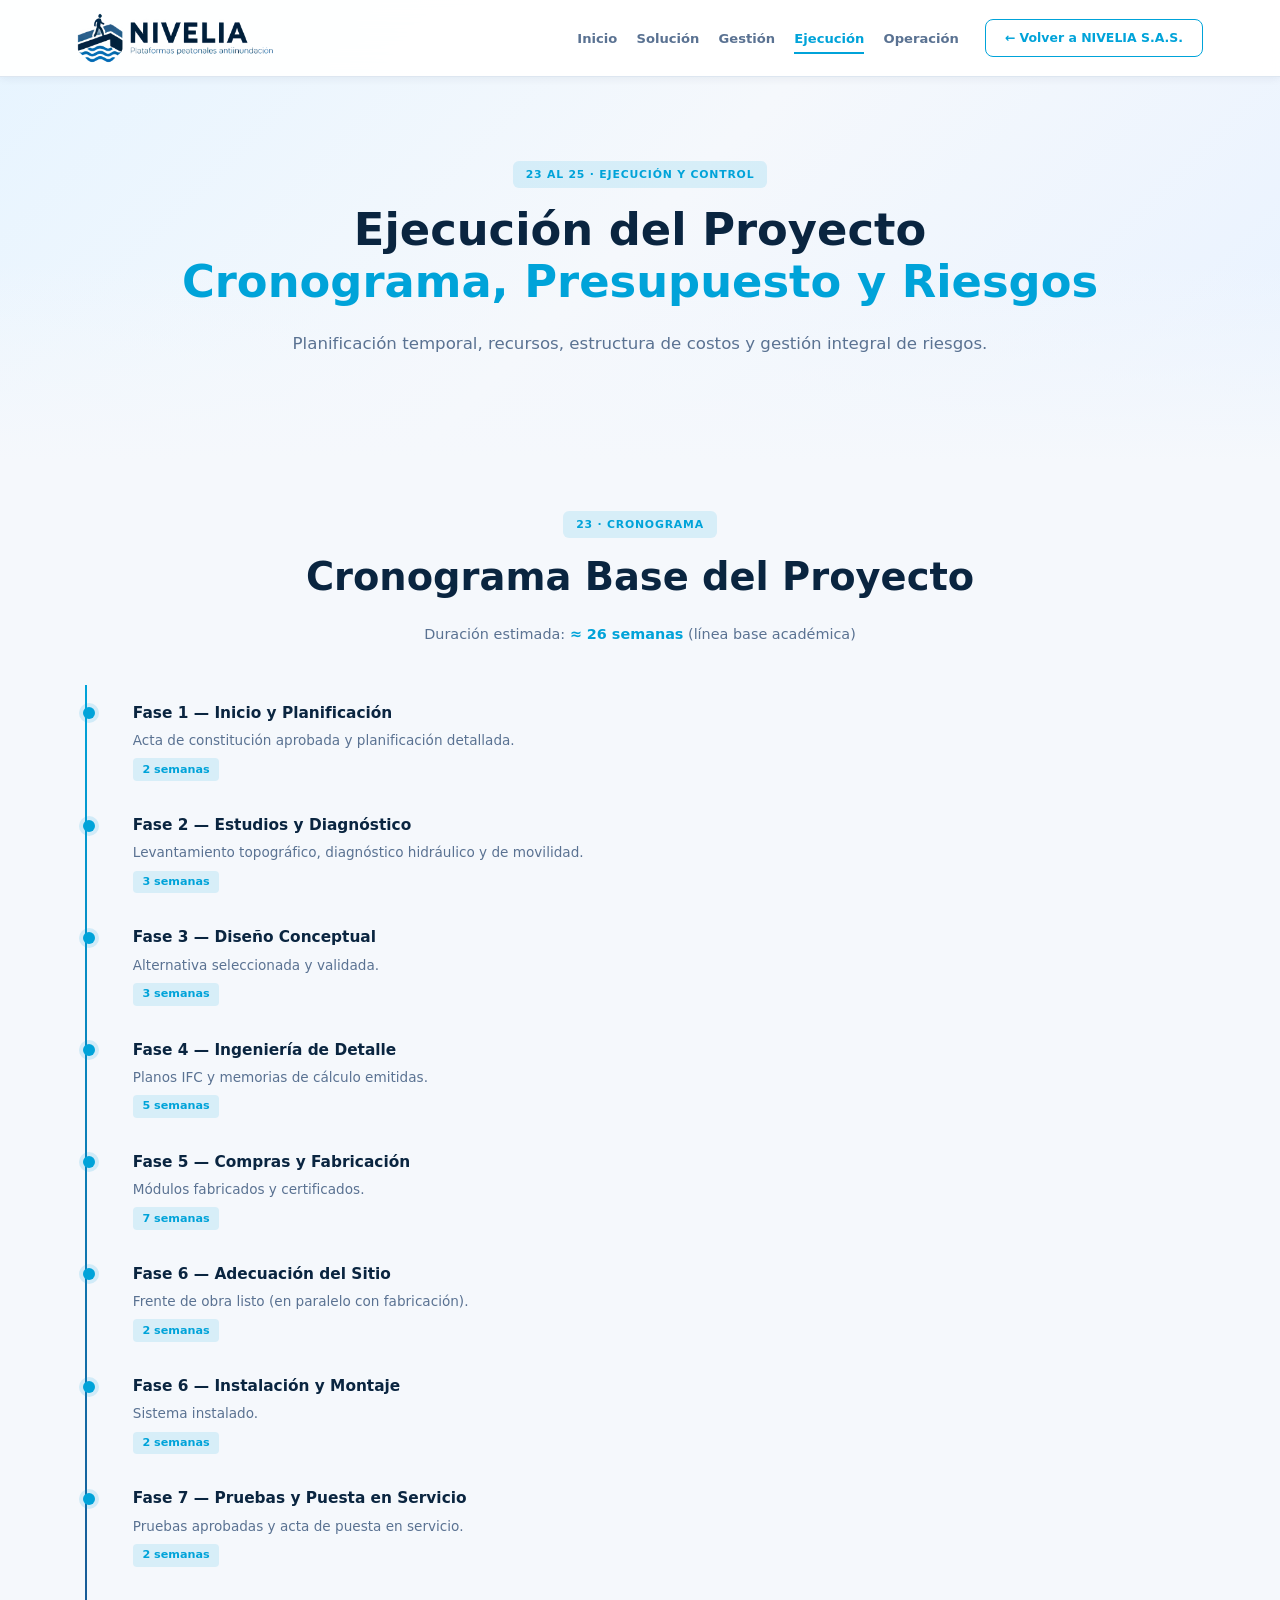
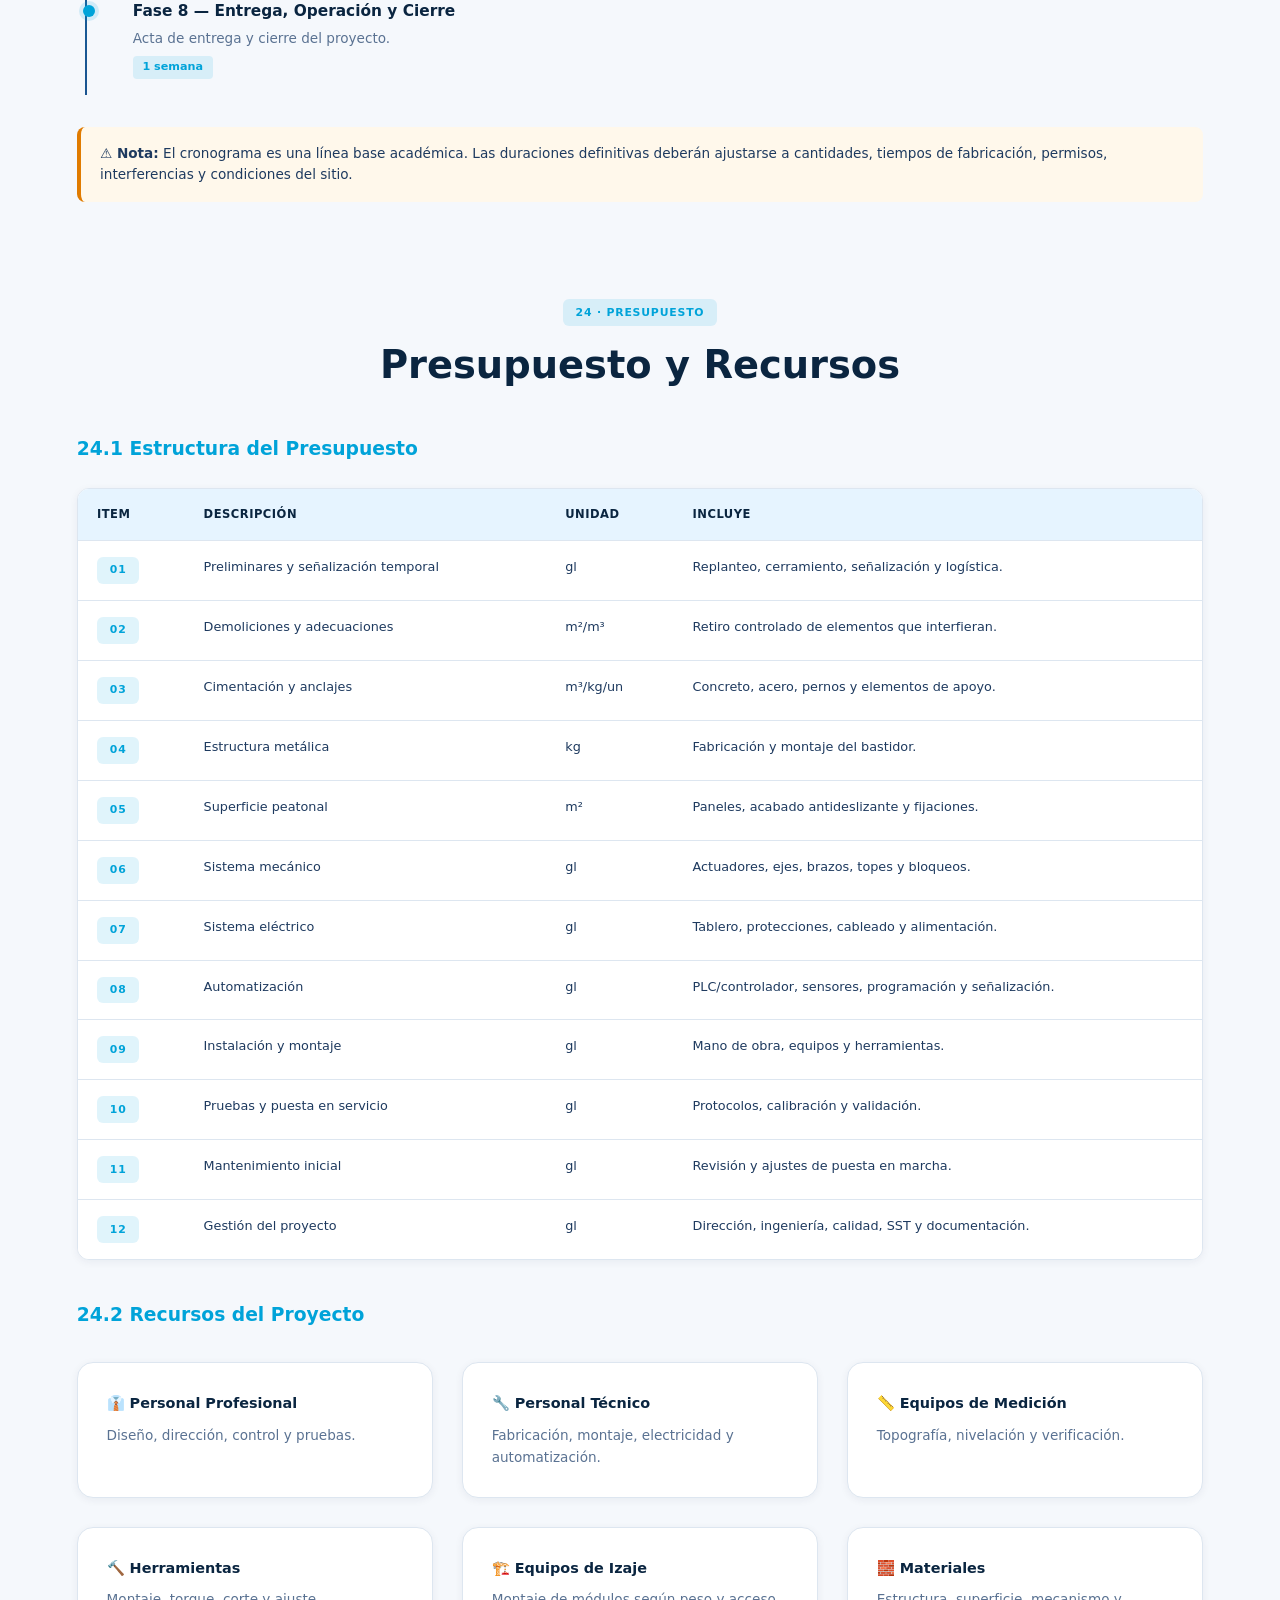
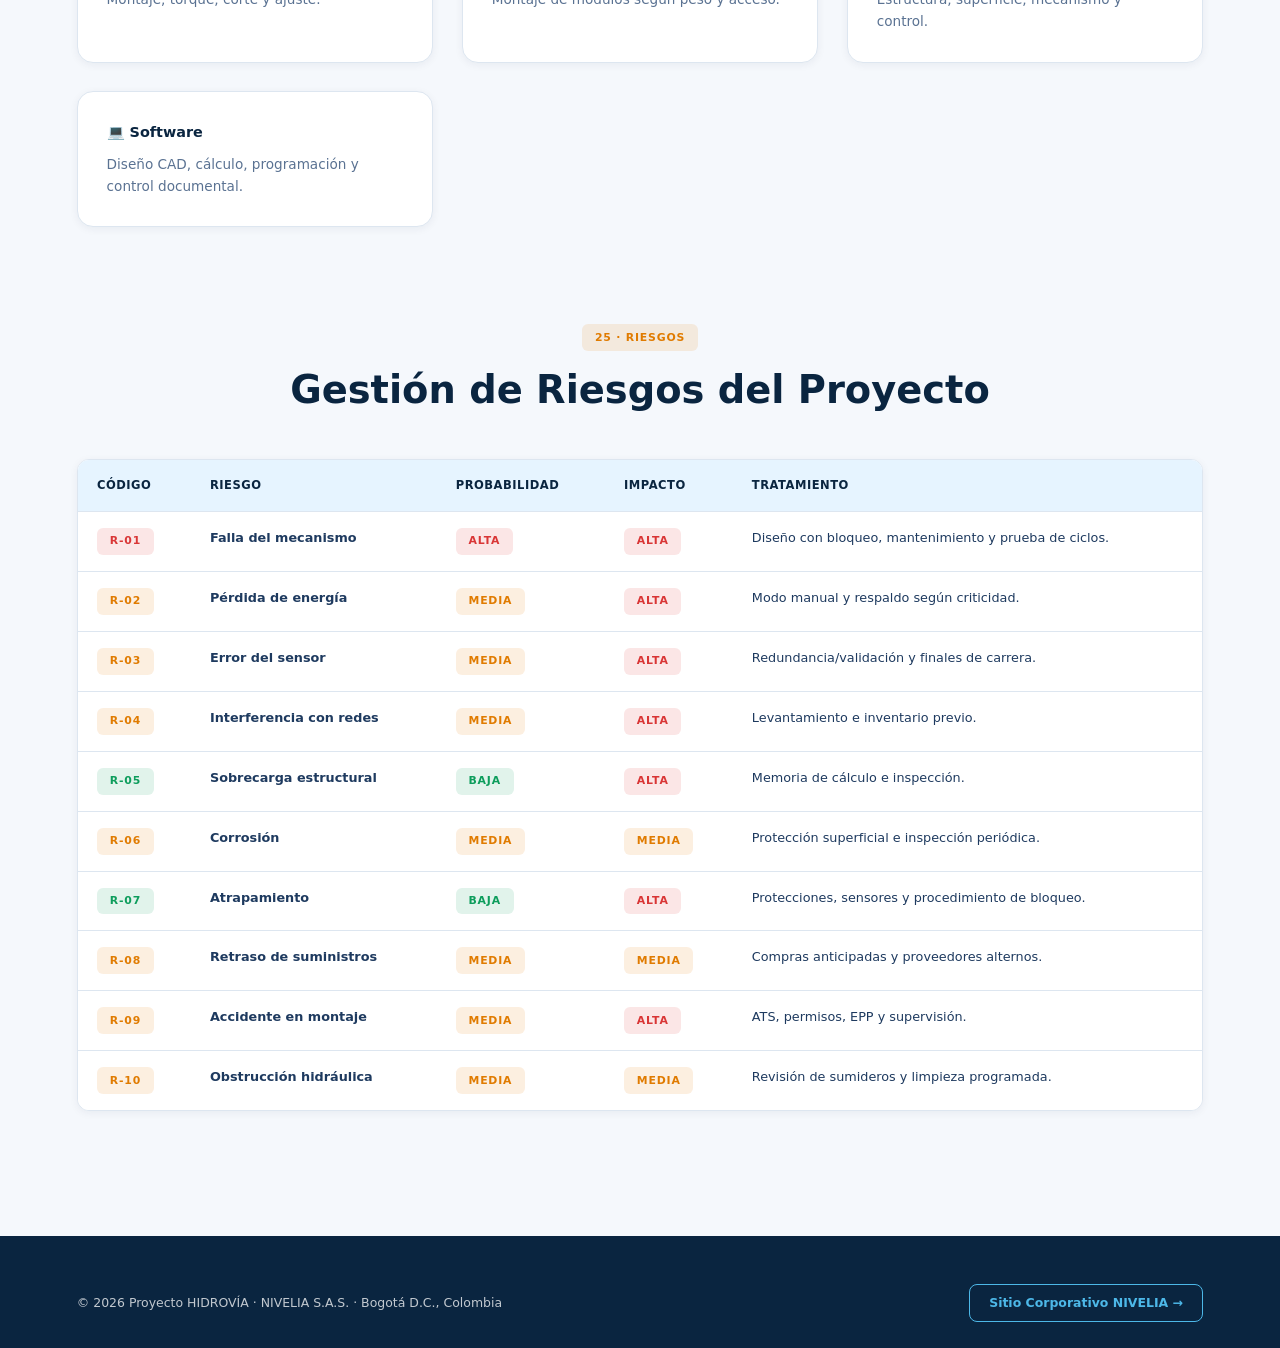
==== commit f779f71f: "Se implemento el Responsive" ====
--- a/ejecucion.html
+++ b/ejecucion.html
@@ -9,20 +9,28 @@
 </head>
 <body>
 
-  <header class="navbar">
+    <header class="navbar">
     <a href="index.html" class="logo-container">
       <img src="assets/images/logo-proyecto.png" alt="Proyecto Hidrovía" class="logo-img" onerror="this.style.display='none'">
     </a>
-    <nav>
+
+    <!-- Botón Hamburguesa (visible solo en móvil/tablet) -->
+    <button class="menu-toggle" id="menu-toggle" aria-label="Abrir menú">
+      <span></span>
+      <span></span>
+      <span></span>
+    </button>
+
+    <nav class="nav-container" id="nav-container">
       <ul class="nav-links">
         <li><a href="index.html">Inicio</a></li>
         <li><a href="solucion.html">Solución</a></li>
         <li><a href="gestion.html">Gestión</a></li>
-        <li><a href="ejecucion.html" class="active">Ejecución</a></li>
+        <li><a href="ejecucion.html">Ejecución</a></li>
         <li><a href="operacion.html">Operación</a></li>
       </ul>
+      <a href="https://nivelia-web-testing.vercel.app/index.html" class="btn-corporate" target="_blank">← Volver a NIVELIA S.A.S.</a>
     </nav>
-    <a href="https://nivelia-web-testing.vercel.app/index.html" class="btn-corporate" target="_blank">← Volver a NIVELIA S.A.S.</a>
   </header>
 
   <section class="hero" style="padding: 10rem 6% 4rem;">
--- a/css/style.css
+++ b/css/style.css
@@ -1,6 +1,7 @@
 /* ==========================================================================
    Proyecto HIDROVÍA - NIVELIA S.A.S.
-   Sistema de Estilos CLARO MODERNO - Plataformas Peatonales Antiinundación
+   Sistema de Estilos CLARO MODERNO - v3.0 RESPONSIVE
+   Optimizado para Móvil, Tablet y Desktop
    ========================================================================== */
 
 :root {
@@ -9,7 +10,7 @@
   --bg-card: #ffffff;
   --bg-card-alt: #eef4fa;
   --bg-hero: linear-gradient(135deg, #e6f4ff 0%, #f5f8fc 50%, #e8f2ff 100%);
-  
+
   /* Colores principales (del logo) */
   --primary-navy: #0a2540;
   --primary-blue: #1a5490;
@@ -17,18 +18,18 @@
   --primary-sky: #4db8e8;
   --primary-accent: #0077b6;
   --primary-water: #0099cc;
-  
+
   /* Estados */
   --primary-orange: #e07b00;
   --primary-green: #0d9d5c;
   --primary-red: #d93636;
-  
+
   /* Texto */
   --text-dark: #0a2540;
   --text-main: #1e3a5f;
   --text-muted: #5a7292;
   --text-light: #8ba0b8;
-  
+
   /* Bordes y sombras */
   --border-light: #dde6f0;
   --border-medium: #c5d5e5;
@@ -36,12 +37,19 @@
   --shadow-md: 0 8px 24px rgba(10, 37, 64, 0.08);
   --shadow-lg: 0 16px 48px rgba(10, 37, 64, 0.12);
   --shadow-cyan: 0 8px 24px rgba(0, 163, 217, 0.25);
-  
+
   --font-family: 'Inter', system-ui, -apple-system, sans-serif;
   --transition: all 0.3s cubic-bezier(0.4, 0, 0.2, 1);
+
+  /* Espaciados responsivos */
+  --section-padding: clamp(2rem, 5vw, 3rem) clamp(1rem, 6vw, 6%);
+  --navbar-padding: 0.8rem clamp(1rem, 6vw, 6%);
+  --gap-cards: clamp(1rem, 2.5vw, 1.8rem);
 }
 
 * { margin: 0; padding: 0; box-sizing: border-box; }
+
+html { scroll-behavior: smooth; -webkit-text-size-adjust: 100%; }
 
 body {
   background: var(--bg-main);
@@ -51,26 +59,71 @@
   overflow-x: hidden;
 }
 
-/* ============ NAVBAR ============ */
+/* ============ NAVBAR RESPONSIVE ============ */
 .navbar {
   position: fixed; top: 0; width: 100%;
   display: flex; justify-content: space-between; align-items: center;
-  padding: 0.8rem 6%;
+  padding: var(--navbar-padding);
   background: rgba(255, 255, 255, 0.95);
   backdrop-filter: blur(16px);
+  -webkit-backdrop-filter: blur(16px);
   border-bottom: 1px solid var(--border-light);
   box-shadow: var(--shadow-sm);
   z-index: 1000;
 }
 
-.logo-container { display: flex; align-items: center; gap: 12px; text-decoration: none; }
-.logo-img { height: 50px; width: auto; object-fit: contain; }
-
-.nav-links { display: flex; gap: 1.6rem; list-style: none; }
+.logo-container {
+  display: flex; align-items: center; gap: 12px;
+  text-decoration: none; flex-shrink: 0;
+}
+.logo-img {
+  height: clamp(38px, 5vw, 50px);
+  width: auto; object-fit: contain;
+}
+
+/* Botón Hamburguesa */
+.menu-toggle {
+  display: none;
+  background: transparent;
+  border: 1.5px solid var(--border-light);
+  border-radius: 8px;
+  padding: 0.6rem;
+  cursor: pointer;
+  flex-direction: column;
+  gap: 5px;
+  z-index: 1100;
+  transition: var(--transition);
+}
+.menu-toggle span {
+  display: block;
+  width: 24px; height: 2px;
+  background: var(--primary-cyan);
+  border-radius: 2px;
+  transition: var(--transition);
+}
+.menu-toggle.active span:nth-child(1) {
+  transform: translateY(7px) rotate(45deg);
+}
+.menu-toggle.active span:nth-child(2) {
+  opacity: 0;
+}
+.menu-toggle.active span:nth-child(3) {
+  transform: translateY(-7px) rotate(-45deg);
+}
+
+.nav-container {
+  display: flex;
+  align-items: center;
+  gap: clamp(1rem, 2vw, 1.6rem);
+}
+
+.nav-links { display: flex; gap: clamp(0.8rem, 1.5vw, 1.6rem); list-style: none; }
 .nav-links a {
   color: var(--text-muted); text-decoration: none;
-  font-weight: 600; font-size: 0.9rem; transition: var(--transition);
+  font-weight: 600; font-size: clamp(0.82rem, 1vw, 0.9rem);
+  transition: var(--transition);
   padding: 0.4rem 0;
+  white-space: nowrap;
 }
 .nav-links a:hover, .nav-links a.active {
   color: var(--primary-cyan);
@@ -82,8 +135,10 @@
 .btn-corporate {
   border: 1.5px solid var(--primary-cyan); color: var(--primary-cyan);
   padding: 0.5rem 1.2rem; border-radius: 8px;
-  text-decoration: none; font-weight: 600; font-size: 0.85rem;
-  transition: var(--transition); display: inline-flex; align-items: center; gap: 0.4rem;
+  text-decoration: none; font-weight: 600;
+  font-size: clamp(0.78rem, 0.9vw, 0.85rem);
+  transition: var(--transition);
+  display: inline-flex; align-items: center; gap: 0.4rem;
   background: transparent; white-space: nowrap;
 }
 .btn-corporate:hover {
@@ -94,7 +149,7 @@
 
 /* ============ HERO ============ */
 .hero {
-  padding: 11rem 6% 5rem;
+  padding: clamp(7rem, 12vw, 11rem) clamp(1rem, 6vw, 6%) clamp(3rem, 6vw, 5rem);
   text-align: center;
   background: var(--bg-hero);
   position: relative; overflow: hidden;
@@ -106,34 +161,42 @@
   pointer-events: none;
 }
 .hero h1 {
-  font-size: 3.5rem; font-weight: 800;
+  font-size: clamp(1.8rem, 5vw, 3.5rem);
+  font-weight: 800;
   line-height: 1.15; margin: 1rem 0;
   color: var(--primary-navy);
   position: relative; z-index: 1;
 }
 .hero h1 span { color: var(--primary-cyan); display: block; }
 .hero .subtitle {
-  font-size: 1.15rem; color: var(--text-muted);
+  font-size: clamp(1rem, 1.3vw, 1.15rem);
+  color: var(--text-muted);
   max-width: 850px; margin: 1.5rem auto 2.5rem;
   position: relative; z-index: 1;
+  padding: 0 0.5rem;
 }
 
 /* ============ SECCIONES ============ */
-section { padding: 3rem 6%; }
-.section-header { text-align: center; margin-bottom: 3rem; }
+section { padding: var(--section-padding); }
+.section-header { text-align: center; margin-bottom: clamp(1.5rem, 3vw, 3rem); }
 .section-header h2 {
-  font-size: 2.5rem; margin-top: 0.5rem;
+  font-size: clamp(1.4rem, 3vw, 2.5rem);
+  margin-top: 0.5rem;
   color: var(--primary-navy);
 }
 .section-header p {
   color: var(--text-muted); max-width: 800px;
-  margin: 1rem auto 0; font-size: 1.05rem;
+  margin: 1rem auto 0;
+  font-size: clamp(0.9rem, 1.1vw, 1.05rem);
 }
 
 /* ============ BADGES ============ */
 .badge {
-  display: inline-block; padding: 0.3rem 0.8rem;
-  border-radius: 6px; font-size: 0.75rem; font-weight: 700;
+  display: inline-block;
+  padding: 0.3rem 0.8rem;
+  border-radius: 6px;
+  font-size: clamp(0.65rem, 0.85vw, 0.75rem);
+  font-weight: 700;
   text-transform: uppercase; letter-spacing: 0.8px;
 }
 .badge-blue { background: rgba(0, 163, 217, 0.12); color: var(--primary-cyan); }
@@ -141,17 +204,21 @@
 .badge-orange { background: rgba(224, 123, 0, 0.12); color: var(--primary-orange); }
 .badge-green { background: rgba(13, 157, 92, 0.12); color: var(--primary-green); }
 .badge-red { background: rgba(217, 54, 54, 0.12); color: var(--primary-red); }
+.badge-violet { background: rgba(127, 0, 255, 0.15); color: #7f00ff; }
+.badge-cyan { background: rgba(0, 163, 217, 0.15); color: var(--primary-cyan); }
 
 /* ============ CARDS ============ */
 .grid-cards {
   display: grid;
-  grid-template-columns: repeat(auto-fit, minmax(300px, 1fr));
-  gap: 1.8rem; margin-top: 2rem;
+  grid-template-columns: repeat(auto-fit, minmax(min(100%, 280px), 1fr));
+  gap: var(--gap-cards);
+  margin-top: 2rem;
 }
 .card {
   background: var(--bg-card);
   border: 1px solid var(--border-light);
-  padding: 1.8rem; border-radius: 16px;
+  padding: clamp(1.2rem, 2.5vw, 1.8rem);
+  border-radius: 16px;
   transition: var(--transition);
   box-shadow: var(--shadow-sm);
 }
@@ -160,9 +227,17 @@
   transform: translateY(-4px);
   box-shadow: var(--shadow-md);
 }
-.card h3 { color: var(--primary-navy); margin-bottom: 0.8rem; font-size: 1.2rem; }
-.card h4 { color: var(--text-dark); margin-bottom: 0.6rem; font-size: 1rem; }
-.card p { color: var(--text-muted); font-size: 0.92rem; }
+.card h3 {
+  color: var(--primary-navy);
+  margin-bottom: 0.8rem;
+  font-size: clamp(1rem, 1.3vw, 1.2rem);
+}
+.card h4 {
+  color: var(--text-dark);
+  margin-bottom: 0.6rem;
+  font-size: clamp(0.9rem, 1.1vw, 1rem);
+}
+.card p { color: var(--text-muted); font-size: clamp(0.85rem, 1vw, 0.92rem); }
 
 .card-highlight {
   background: linear-gradient(135deg, #f0f9ff 0%, #ffffff 100%);
@@ -176,7 +251,8 @@
 .list-check { list-style: none; padding: 0; }
 .list-check li {
   padding: 0.5rem 0 0.5rem 1.8rem; position: relative;
-  color: var(--text-muted); font-size: 0.92rem;
+  color: var(--text-muted);
+  font-size: clamp(0.85rem, 1vw, 0.92rem);
   border-bottom: 1px solid #eef4fa;
 }
 .list-check li:last-child { border-bottom: none; }
@@ -187,35 +263,42 @@
 .list-arrow li::before { content: '▸'; color: var(--primary-cyan); }
 .list-x li::before { content: '✕'; color: var(--primary-red); }
 
-/* ============ TABLES ============ */
+/* ============ TABLES RESPONSIVE ============ */
 .table-responsive {
-  overflow-x: auto; border-radius: 12px;
+  overflow-x: auto;
+  -webkit-overflow-scrolling: touch;
+  border-radius: 12px;
   border: 1px solid var(--border-light);
-  margin-top: 1.5rem; background: var(--bg-card);
+  margin-top: 1.5rem;
+  background: var(--bg-card);
   box-shadow: var(--shadow-sm);
 }
 table {
   width: 100%; border-collapse: collapse;
-  background: var(--bg-card); font-size: 0.9rem;
+  background: var(--bg-card);
+  font-size: clamp(0.8rem, 1vw, 0.9rem);
+  min-width: 600px;
 }
 th, td {
-  padding: 1rem 1.2rem;
+  padding: clamp(0.7rem, 1.5vw, 1rem) clamp(0.8rem, 1.5vw, 1.2rem);
   border-bottom: 1px solid var(--border-light);
   text-align: left; vertical-align: top;
 }
 th {
   background: #e6f4ff;
   color: var(--primary-navy); font-weight: 700;
-  text-transform: uppercase; font-size: 0.78rem;
+  text-transform: uppercase;
+  font-size: clamp(0.7rem, 0.9vw, 0.78rem);
   letter-spacing: 0.5px;
 }
 tbody tr:hover { background: #f5faff; }
 tbody tr:last-child td { border-bottom: none; }
 
-/* ============ TABS ============ */
+/* ============ TABS RESPONSIVE ============ */
 .tabs-container { margin: 2rem 0; }
 .tabs-header {
   display: flex; gap: 0.6rem; overflow-x: auto;
+  -webkit-overflow-scrolling: touch;
   padding-bottom: 0.8rem; margin-bottom: 1.5rem;
   border-bottom: 2px solid var(--border-light);
   scrollbar-width: thin;
@@ -223,10 +306,11 @@
 .tab-btn {
   background: #fff;
   border: 1px solid var(--border-light);
-  color: var(--text-muted); padding: 0.7rem 1.3rem;
+  color: var(--text-muted);
+  padding: clamp(0.6rem, 1.5vw, 0.7rem) clamp(1rem, 2vw, 1.3rem);
   border-radius: 8px; cursor: pointer; font-weight: 600;
   white-space: nowrap; transition: var(--transition);
-  font-size: 0.85rem;
+  font-size: clamp(0.78rem, 1vw, 0.85rem);
 }
 .tab-btn:hover {
   background: #f0f9ff; color: var(--primary-cyan);
@@ -255,46 +339,65 @@
   box-shadow: var(--shadow-sm);
 }
 .accordion-header {
-  padding: 1.1rem 1.6rem; display: flex;
-  justify-content: space-between; align-items: center;
+  padding: clamp(1rem, 2vw, 1.1rem) clamp(1rem, 2.5vw, 1.6rem);
+  display: flex; justify-content: space-between; align-items: center;
   cursor: pointer; font-weight: 700;
   color: var(--primary-navy);
   background: #fff;
-  font-size: 0.95rem;
+  font-size: clamp(0.85rem, 1.1vw, 0.95rem);
+  gap: 1rem;
 }
 .accordion-header:hover { background: #f0f9ff; }
 .accordion-content {
   max-height: 0; overflow: hidden;
   transition: max-height 0.4s ease-out, padding 0.3s ease;
-  padding: 0 1.6rem; background: #fafcff;
+  padding: 0 clamp(1rem, 2.5vw, 1.6rem);
+  background: #fafcff;
 }
 .accordion-item.active .accordion-content {
-  padding: 1.3rem 1.6rem; max-height: 3000px;
-}
-.accordion-icon { transition: transform 0.3s ease; color: var(--primary-cyan); }
+  padding: clamp(1rem, 2vw, 1.3rem) clamp(1rem, 2.5vw, 1.6rem);
+  max-height: 5000px;
+}
+.accordion-icon { transition: transform 0.3s ease; color: var(--primary-cyan); flex-shrink: 0; }
 .accordion-item.active .accordion-icon { transform: rotate(180deg); }
 
 /* ============ TIMELINE ============ */
 .timeline {
-  position: relative; padding-left: 2rem; margin-top: 2rem;
+  position: relative;
+  padding-left: clamp(1.5rem, 3vw, 2rem);
+  margin-top: 2rem;
 }
 .timeline::before {
   content: ''; position: absolute; left: 8px; top: 0; bottom: 0;
-  width: 2px; background: linear-gradient(180deg, var(--primary-cyan), var(--primary-blue));
-}
-.timeline-item { position: relative; padding: 1rem 0 1rem 1.5rem; }
+  width: 2px;
+  background: linear-gradient(180deg, var(--primary-cyan), var(--primary-blue));
+}
+.timeline-item {
+  position: relative;
+  padding: clamp(0.8rem, 1.5vw, 1rem) 0 clamp(0.8rem, 1.5vw, 1rem) clamp(1rem, 2vw, 1.5rem);
+}
 .timeline-item::before {
   content: ''; position: absolute; left: -1.6rem; top: 1.4rem;
   width: 12px; height: 12px; border-radius: 50%;
   background: var(--primary-cyan);
   box-shadow: 0 0 0 4px rgba(0, 163, 217, 0.15);
 }
-.timeline-item h4 { color: var(--primary-navy); margin-bottom: 0.3rem; font-size: 1rem; }
-.timeline-item p { color: var(--text-muted); font-size: 0.9rem; }
+.timeline-item h4 {
+  color: var(--primary-navy); margin-bottom: 0.3rem;
+  font-size: clamp(0.95rem, 1.2vw, 1rem);
+}
+.timeline-item p {
+  color: var(--text-muted);
+  font-size: clamp(0.85rem, 1vw, 0.9rem);
+}
 .timeline-item .duration {
-  display: inline-block; background: rgba(0, 163, 217, 0.12);
-  color: var(--primary-cyan); padding: 0.15rem 0.6rem;
-  border-radius: 4px; font-size: 0.75rem; font-weight: 700;
+  display: inline-block;
+  background: rgba(0, 163, 217, 0.12);
+  color: var(--primary-cyan);
+  padding: 0.15rem 0.6rem;
+  border-radius: 4px;
+  font-size: clamp(0.7rem, 0.85vw, 0.75rem);
+  font-weight: 700;
   margin-top: 0.4rem;
 }
 
@@ -310,45 +413,56 @@
 }
 .wbs-level-1:hover { border-color: var(--primary-sky); }
 .wbs-toggle {
-  padding: 1rem 1.4rem; display: flex;
-  justify-content: space-between; align-items: center;
+  padding: clamp(0.9rem, 2vw, 1rem) clamp(1rem, 2.5vw, 1.4rem);
+  display: flex; justify-content: space-between; align-items: center;
   cursor: pointer; font-weight: 700;
   background: #fff;
   transition: var(--transition);
   color: var(--primary-navy);
+  gap: 1rem;
+  font-size: clamp(0.88rem, 1.1vw, 1rem);
 }
 .wbs-toggle:hover { background: #f0f9ff; }
 .wbs-toggle .code {
-  color: var(--primary-cyan); font-family: 'Courier New', monospace;
+  color: var(--primary-cyan);
+  font-family: 'Courier New', monospace;
   margin-right: 0.8rem; font-weight: 800;
 }
 .wbs-children {
   max-height: 0; overflow: hidden;
   transition: max-height 0.4s ease-out;
-  padding: 0 1.4rem;
-}
-.wbs-level-1.active .wbs-children { max-height: 2000px; padding: 1rem 1.4rem; }
+  padding: 0 clamp(1rem, 2.5vw, 1.4rem);
+}
+.wbs-level-1.active .wbs-children {
+  max-height: 3000px;
+  padding: clamp(0.8rem, 2vw, 1rem) clamp(1rem, 2.5vw, 1.4rem);
+}
 .wbs-item {
   padding: 0.6rem 0; color: var(--text-muted);
-  font-size: 0.9rem; border-bottom: 1px dashed var(--border-light);
+  font-size: clamp(0.85rem, 1vw, 0.9rem);
+  border-bottom: 1px dashed var(--border-light);
   display: flex; align-items: flex-start; gap: 0.8rem;
 }
 .wbs-item:last-child { border-bottom: none; }
 .wbs-item .wbs-code {
-  color: var(--primary-blue); font-family: 'Courier New', monospace;
-  font-weight: 700; min-width: 50px;
+  color: var(--primary-blue);
+  font-family: 'Courier New', monospace;
+  font-weight: 700; min-width: 45px;
+  flex-shrink: 0;
 }
 
 /* ============ KPI CARDS ============ */
 .kpi-grid {
   display: grid;
-  grid-template-columns: repeat(auto-fit, minmax(240px, 1fr));
-  gap: 1.5rem; margin-top: 2rem;
+  grid-template-columns: repeat(auto-fit, minmax(min(100%, 220px), 1fr));
+  gap: clamp(1rem, 2vw, 1.5rem);
+  margin-top: 2rem;
 }
 .kpi-card {
   background: var(--bg-card);
   border: 1px solid var(--border-light);
-  padding: 1.5rem; border-radius: 12px;
+  padding: clamp(1.2rem, 2vw, 1.5rem);
+  border-radius: 12px;
   transition: var(--transition);
   box-shadow: var(--shadow-sm);
 }
@@ -358,15 +472,17 @@
   box-shadow: var(--shadow-md);
 }
 .kpi-label {
-  font-size: 0.78rem; color: var(--text-muted);
+  font-size: clamp(0.72rem, 0.9vw, 0.78rem);
+  color: var(--text-muted);
   text-transform: uppercase; letter-spacing: 1px;
   font-weight: 700;
 }
 .kpi-target {
-  font-size: 1.8rem; font-weight: 800; color: var(--primary-cyan);
+  font-size: clamp(1.4rem, 2.5vw, 1.8rem);
+  font-weight: 800; color: var(--primary-cyan);
   display: inline-block; margin: 0.5rem 0;
 }
-.kpi-desc { font-size: 0.82rem; color: var(--text-muted); }
+.kpi-desc { font-size: clamp(0.78rem, 0.95vw, 0.82rem); color: var(--text-muted); }
 .kpi-bar {
   width: 100%; height: 6px; background: #e6f4ff;
   border-radius: 3px; overflow: hidden; margin-top: 0.8rem;
@@ -379,20 +495,24 @@
 
 /* ============ RACI MATRIX ============ */
 .raci-legend {
-  display: flex; flex-wrap: wrap; gap: 1.5rem;
-  margin-bottom: 1.5rem; padding: 1rem;
+  display: flex; flex-wrap: wrap;
+  gap: clamp(0.8rem, 1.5vw, 1.5rem);
+  margin-bottom: 1.5rem;
+  padding: clamp(0.8rem, 2vw, 1rem);
   background: #fff; border-radius: 10px;
   border: 1px solid var(--border-light);
   box-shadow: var(--shadow-sm);
 }
 .raci-legend-item {
   display: flex; align-items: center; gap: 0.5rem;
-  font-size: 0.85rem; color: var(--text-muted); font-weight: 600;
+  font-size: clamp(0.78rem, 0.95vw, 0.85rem);
+  color: var(--text-muted); font-weight: 600;
 }
 .raci-badge {
   display: inline-flex; align-items: center; justify-content: center;
   width: 28px; height: 28px; border-radius: 6px;
   font-weight: 800; font-size: 0.85rem;
+  flex-shrink: 0;
 }
 .raci-R { background: rgba(13, 157, 92, 0.15); color: var(--primary-green); }
 .raci-A { background: rgba(224, 123, 0, 0.15); color: var(--primary-orange); }
@@ -402,11 +522,15 @@
 /* ============ BUTTONS ============ */
 .btn-primary {
   background: linear-gradient(135deg, var(--primary-cyan), var(--primary-blue));
-  color: #fff; padding: 0.8rem 1.8rem; border-radius: 8px;
+  color: #fff;
+  padding: clamp(0.7rem, 1.5vw, 0.8rem) clamp(1.4rem, 3vw, 1.8rem);
+  border-radius: 8px;
   text-decoration: none; font-weight: 600; border: none; cursor: pointer;
-  transition: var(--transition); display: inline-flex; align-items: center;
-  justify-content: center; gap: 0.5rem;
+  transition: var(--transition);
+  display: inline-flex; align-items: center; justify-content: center;
+  gap: 0.5rem;
   box-shadow: var(--shadow-cyan);
+  font-size: clamp(0.85rem, 1.1vw, 1rem);
 }
 .btn-primary:hover {
   transform: translateY(-2px);
@@ -414,30 +538,39 @@
 }
 .btn-secondary {
   border: 1.5px solid var(--primary-cyan); color: var(--primary-cyan);
-  padding: 0.8rem 1.8rem; border-radius: 8px; text-decoration: none;
+  padding: clamp(0.7rem, 1.5vw, 0.8rem) clamp(1.4rem, 3vw, 1.8rem);
+  border-radius: 8px; text-decoration: none;
   font-weight: 600; transition: var(--transition);
   display: inline-flex; align-items: center; justify-content: center;
   background: #fff; cursor: pointer;
+  font-size: clamp(0.85rem, 1.1vw, 1rem);
 }
 .btn-secondary:hover {
   background: var(--primary-cyan); color: #fff;
   transform: translateY(-2px);
   box-shadow: var(--shadow-cyan);
 }
-.btn-small { padding: 0.5rem 1rem; font-size: 0.85rem; }
+.btn-small {
+  padding: 0.5rem 1rem;
+  font-size: clamp(0.78rem, 0.9vw, 0.85rem);
+}
 
 /* ============ FOOTER ============ */
 footer {
   background: var(--primary-navy);
   color: #fff;
-  padding: 3rem 6% 2rem;
-  margin-top: 5rem;
+  padding: clamp(2rem, 5vw, 3rem) clamp(1rem, 6vw, 6%) clamp(1rem, 2vw, 2rem);
+  margin-top: clamp(3rem, 6vw, 5rem);
 }
 .footer-content {
   display: flex; justify-content: space-between;
-  align-items: center; flex-wrap: wrap; gap: 1.5rem;
-}
-.footer-text { color: rgba(255, 255, 255, 0.75); font-size: 0.85rem; }
+  align-items: center; flex-wrap: wrap;
+  gap: clamp(1rem, 2vw, 1.5rem);
+}
+.footer-text {
+  color: rgba(255, 255, 255, 0.75);
+  font-size: clamp(0.78rem, 0.95vw, 0.85rem);
+}
 footer .btn-corporate {
   border-color: var(--primary-sky);
   color: var(--primary-sky);
@@ -448,16 +581,18 @@
 
 /* ============ IMG FALLBACK ============ */
 .img-fallback {
-  padding: 4rem 2rem;
+  padding: clamp(2rem, 5vw, 4rem) clamp(1rem, 3vw, 2rem);
   background: linear-gradient(135deg, #e6f4ff, #f5f8fc);
   border: 2px dashed var(--border-medium);
   border-radius: 12px; color: var(--text-muted);
-  font-size: 0.9rem; text-align: center;
+  font-size: clamp(0.82rem, 1vw, 0.9rem);
+  text-align: center;
 }
 .diagram-viewer {
   background: var(--bg-card);
   border: 1px solid var(--border-light);
-  border-radius: 16px; padding: 1.5rem;
+  border-radius: 16px;
+  padding: clamp(0.8rem, 2vw, 1.5rem);
   text-align: center; margin: 2rem 0;
   box-shadow: var(--shadow-sm);
 }
@@ -468,8 +603,10 @@
 
 /* ============ INFO BOX ============ */
 .info-box {
-  padding: 1rem 1.2rem; border-radius: 8px;
-  margin-top: 1rem; font-size: 0.9rem;
+  padding: clamp(0.9rem, 2vw, 1rem) clamp(1rem, 2vw, 1.2rem);
+  border-radius: 8px;
+  margin-top: 1rem;
+  font-size: clamp(0.85rem, 1vw, 0.9rem);
   background: #f0f9ff;
   border-left: 4px solid var(--primary-cyan);
   color: var(--text-main);
@@ -485,18 +622,6 @@
 .info-box.success {
   background: #f0fdf7;
   border-left-color: var(--primary-green);
-}
-
-/* ============ RESPONSIVE ============ */
-@media (max-width: 968px) {
-  .nav-links { display: none; }
-  .navbar { padding: 0.8rem 4%; }
-  .logo-img { height: 40px; }
-  .hero { padding: 8rem 5% 4rem; }
-  .hero h1 { font-size: 2.3rem; }
-  section { padding: 2.5rem 5%; }
-  .section-header h2 { font-size: 1.8rem; }
-  .footer-content { flex-direction: column; text-align: center; }
 }
 
 /* ============ UTILIDADES ============ */
@@ -513,6 +638,235 @@
 
 .flex-between { display: flex; justify-content: space-between; align-items: center; }
 
-/* Badge violet para el sitio corporativo (por si se importa) */
-.badge-violet { background: rgba(127, 0, 255, 0.15); color: #7f00ff; }
-.badge-cyan { background: rgba(0, 242, 254, 0.15); color: var(--primary-cyan); }+/* ==========================================================================
+   MEDIA QUERIES - RESPONSIVE BREAKPOINTS
+   ========================================================================== */
+
+/* ========== TABLETS GRANDES Y LAPTOPS PEQUEÑOS (1024px) ========== */
+@media (max-width: 1024px) {
+  .nav-links { gap: 1rem; }
+  .nav-links a { font-size: 0.82rem; }
+}
+
+/* ========== TABLETS (768px - 968px) ========== */
+@media (max-width: 968px) {
+  /* Activar botón hamburguesa */
+  .menu-toggle { display: flex; }
+
+  /* Panel lateral del menú */
+  .nav-container {
+    position: fixed;
+    top: 0;
+    right: -100%;
+    width: min(85%, 340px);
+    height: 100vh;
+    background: rgba(255, 255, 255, 0.98);
+    backdrop-filter: blur(20px);
+    -webkit-backdrop-filter: blur(20px);
+    border-left: 1px solid var(--border-light);
+    transition: right 0.4s cubic-bezier(0.4, 0, 0.2, 1);
+    padding: 5rem 1.8rem 2rem;
+    z-index: 1050;
+    display: flex;
+    flex-direction: column;
+    align-items: flex-start;
+    gap: 1.5rem;
+    overflow-y: auto;
+    box-shadow: -10px 0 30px rgba(10, 37, 64, 0.15);
+  }
+  .nav-container.active { right: 0; }
+
+  .nav-links {
+    flex-direction: column;
+    gap: 0;
+    width: 100%;
+  }
+  .nav-links li {
+    width: 100%;
+    border-bottom: 1px solid var(--border-light);
+  }
+  .nav-links a {
+    display: block;
+    padding: 1.1rem 0.5rem;
+    font-size: 1rem;
+    width: 100%;
+    white-space: normal;
+  }
+  .nav-links a.active {
+    color: var(--primary-cyan);
+    border-left: 3px solid var(--primary-cyan);
+    border-bottom: 1px solid var(--border-light);
+    padding-left: 1rem;
+  }
+
+  /* Botón corporativo en el panel */
+  .nav-container .btn-corporate {
+    width: 100%;
+    justify-content: center;
+    padding: 0.9rem;
+    font-size: 0.9rem;
+  }
+
+  /* Overlay al abrir menú */
+  .nav-container::before {
+    content: '';
+    position: fixed;
+    inset: 0;
+    background: rgba(10, 37, 64, 0.4);
+    opacity: 0;
+    pointer-events: none;
+    transition: opacity 0.3s ease;
+    z-index: -1;
+  }
+  .nav-container.active::before {
+    opacity: 1;
+    pointer-events: auto;
+  }
+
+  /* Reducir padding del hero */
+  .hero {
+    padding-top: 7rem;
+    padding-bottom: 3rem;
+  }
+}
+
+/* ========== MÓVILES GRANDES (640px - 768px) ========== */
+@media (max-width: 768px) {
+  .grid-cards {
+    grid-template-columns: 1fr;
+  }
+
+  .cargos-grid {
+    grid-template-columns: 1fr;
+  }
+
+  .kpi-grid {
+    grid-template-columns: repeat(auto-fit, minmax(min(100%, 200px), 1fr));
+  }
+
+  /* Tablas: indicador de scroll */
+  .table-responsive {
+    position: relative;
+  }
+  .table-responsive::after {
+    content: '← Desliza →';
+    display: block;
+    text-align: center;
+    font-size: 0.7rem;
+    color: var(--text-muted);
+    padding: 0.5rem;
+    background: rgba(0, 163, 217, 0.05);
+    border-top: 1px solid var(--border-light);
+  }
+
+  /* Footer en columna */
+  .footer-content {
+    flex-direction: column;
+    text-align: center;
+  }
+
+  /* Tabs más compactos */
+  .tab-btn {
+    padding: 0.55rem 0.9rem;
+    font-size: 0.75rem;
+  }
+
+  /* RACI legend en columna */
+  .raci-legend {
+    flex-direction: column;
+    gap: 0.8rem;
+  }
+}
+
+/* ========== MÓVILES PEQUEÑOS (480px) ========== */
+@media (max-width: 480px) {
+  :root {
+    --section-padding: 1.5rem 1rem;
+    --navbar-padding: 0.6rem 1rem;
+  }
+
+  .card { padding: 1rem; }
+  .accordion-header {
+    padding: 0.9rem 1rem;
+    font-size: 0.82rem;
+  }
+  .accordion-content {
+    padding-left: 1rem;
+    padding-right: 1rem;
+  }
+
+  .timeline { padding-left: 1.2rem; }
+  .timeline-item { padding-left: 0.8rem; }
+  .timeline-item::before {
+    left: -1.3rem;
+    width: 10px;
+    height: 10px;
+  }
+
+  .wbs-toggle {
+    padding: 0.85rem 1rem;
+    font-size: 0.85rem;
+  }
+
+  .btn-primary, .btn-secondary {
+    padding: 0.7rem 1rem;
+    font-size: 0.82rem;
+  }
+
+  .badge {
+    font-size: 0.6rem;
+    padding: 0.2rem 0.55rem;
+  }
+
+  footer { text-align: center; }
+  footer .footer-content {
+    gap: 1rem;
+  }
+
+  /* Hero más compacto */
+  .hero {
+    padding-top: 6rem;
+  }
+
+  /* Info-box compacto */
+  .info-box {
+    padding: 0.8rem;
+    font-size: 0.82rem;
+  }
+}
+
+/* ========== PANTALLAS MUY GRANDES (> 1440px) ========== */
+@media (min-width: 1441px) {
+  :root {
+    --section-padding: 3rem 10%;
+    --navbar-padding: 0.8rem 10%;
+  }
+  .navbar { padding: 0.8rem 10%; }
+}
+
+/* ========== ORIENTACIÓN LANDSCAPE EN MÓVILES ========== */
+@media (max-width: 968px) and (orientation: landscape) {
+  .nav-container { padding-top: 4rem; }
+  .nav-links a { padding: 0.85rem 0.5rem; }
+  .hero { padding-top: 6rem; }
+}
+
+/* ========== SOPORTE PARA PANTALLAS TÁCTILES ========== */
+@media (hover: none) {
+  .card:hover,
+  .cargo-card:hover,
+  .kpi-card:hover,
+  .wbs-level-1:hover {
+    transform: none;
+  }
+}
+
+/* ========== ACCESIBILIDAD: MOVIMIENTO REDUCIDO ========== */
+@media (prefers-reduced-motion: reduce) {
+  * {
+    animation-duration: 0.01ms !important;
+    animation-iteration-count: 1 !important;
+    transition-duration: 0.01ms !important;
+    scroll-behavior: auto !important;
+  }
+}
